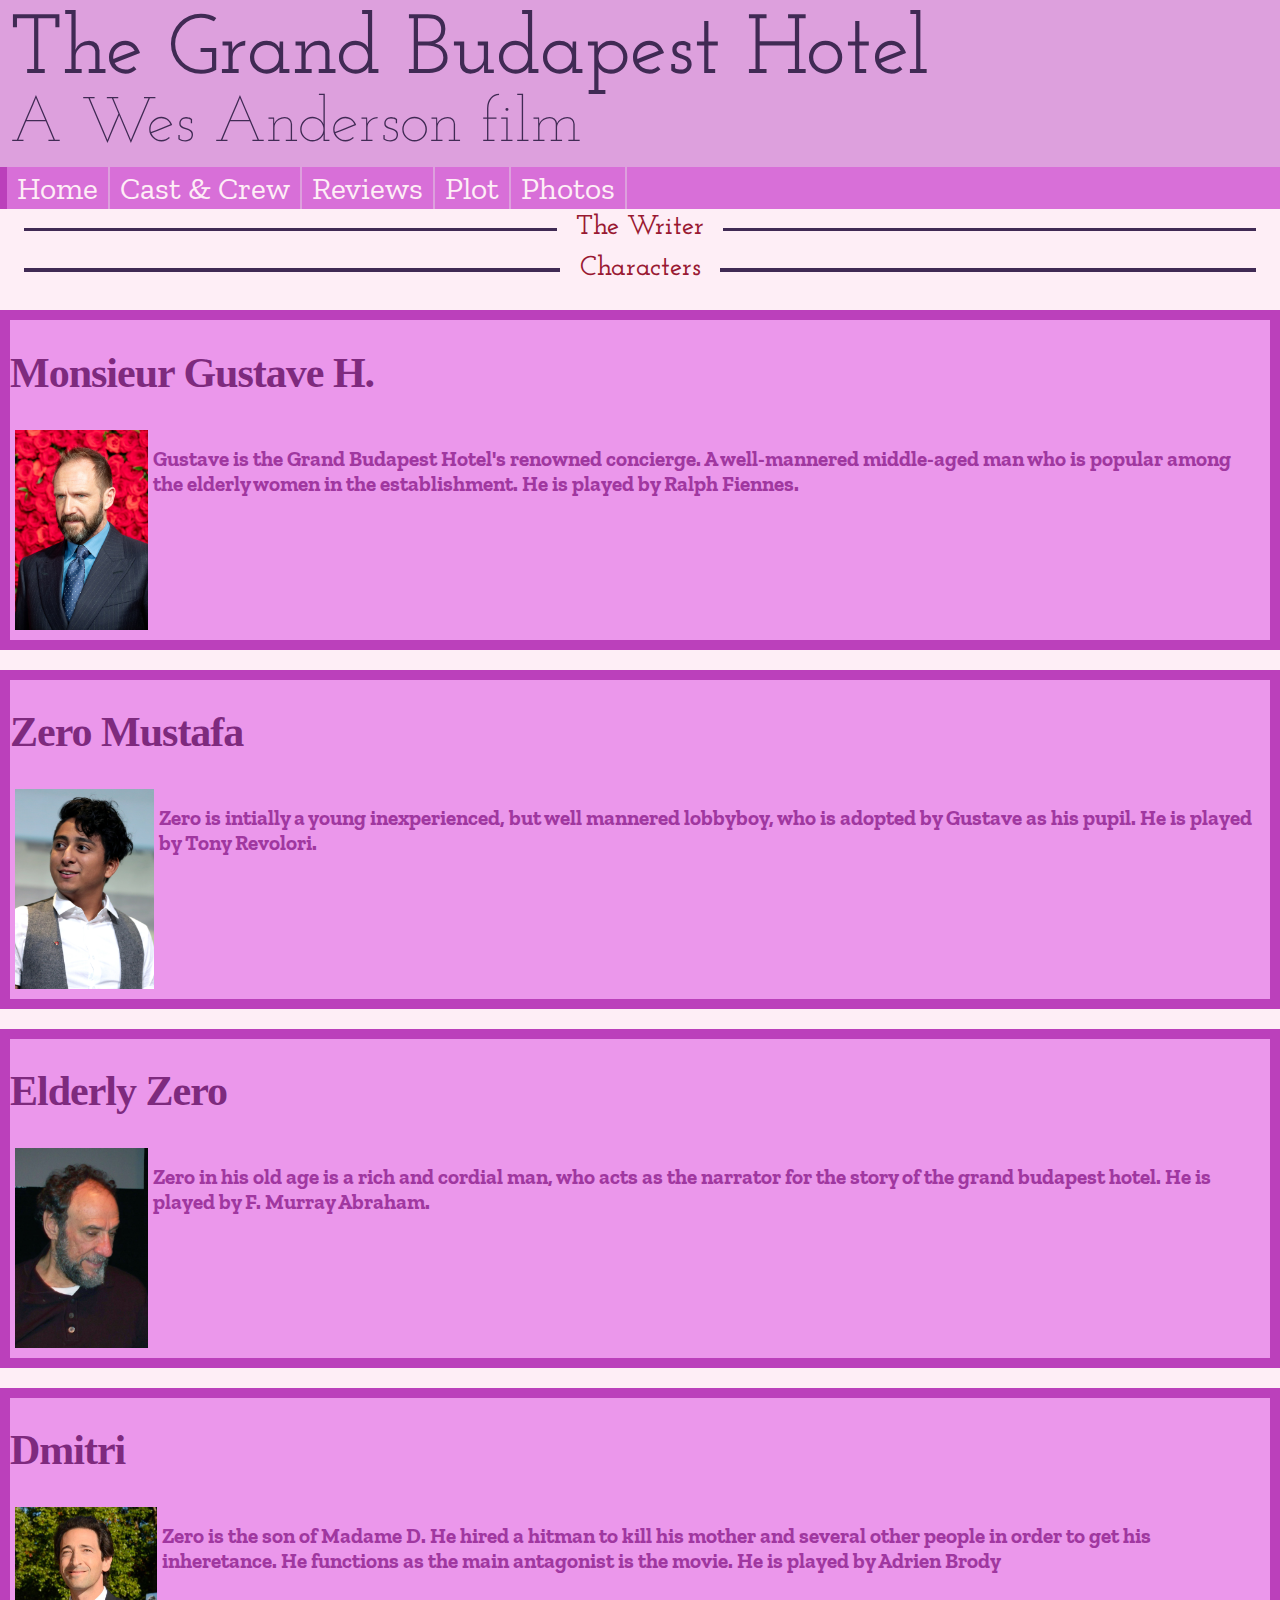
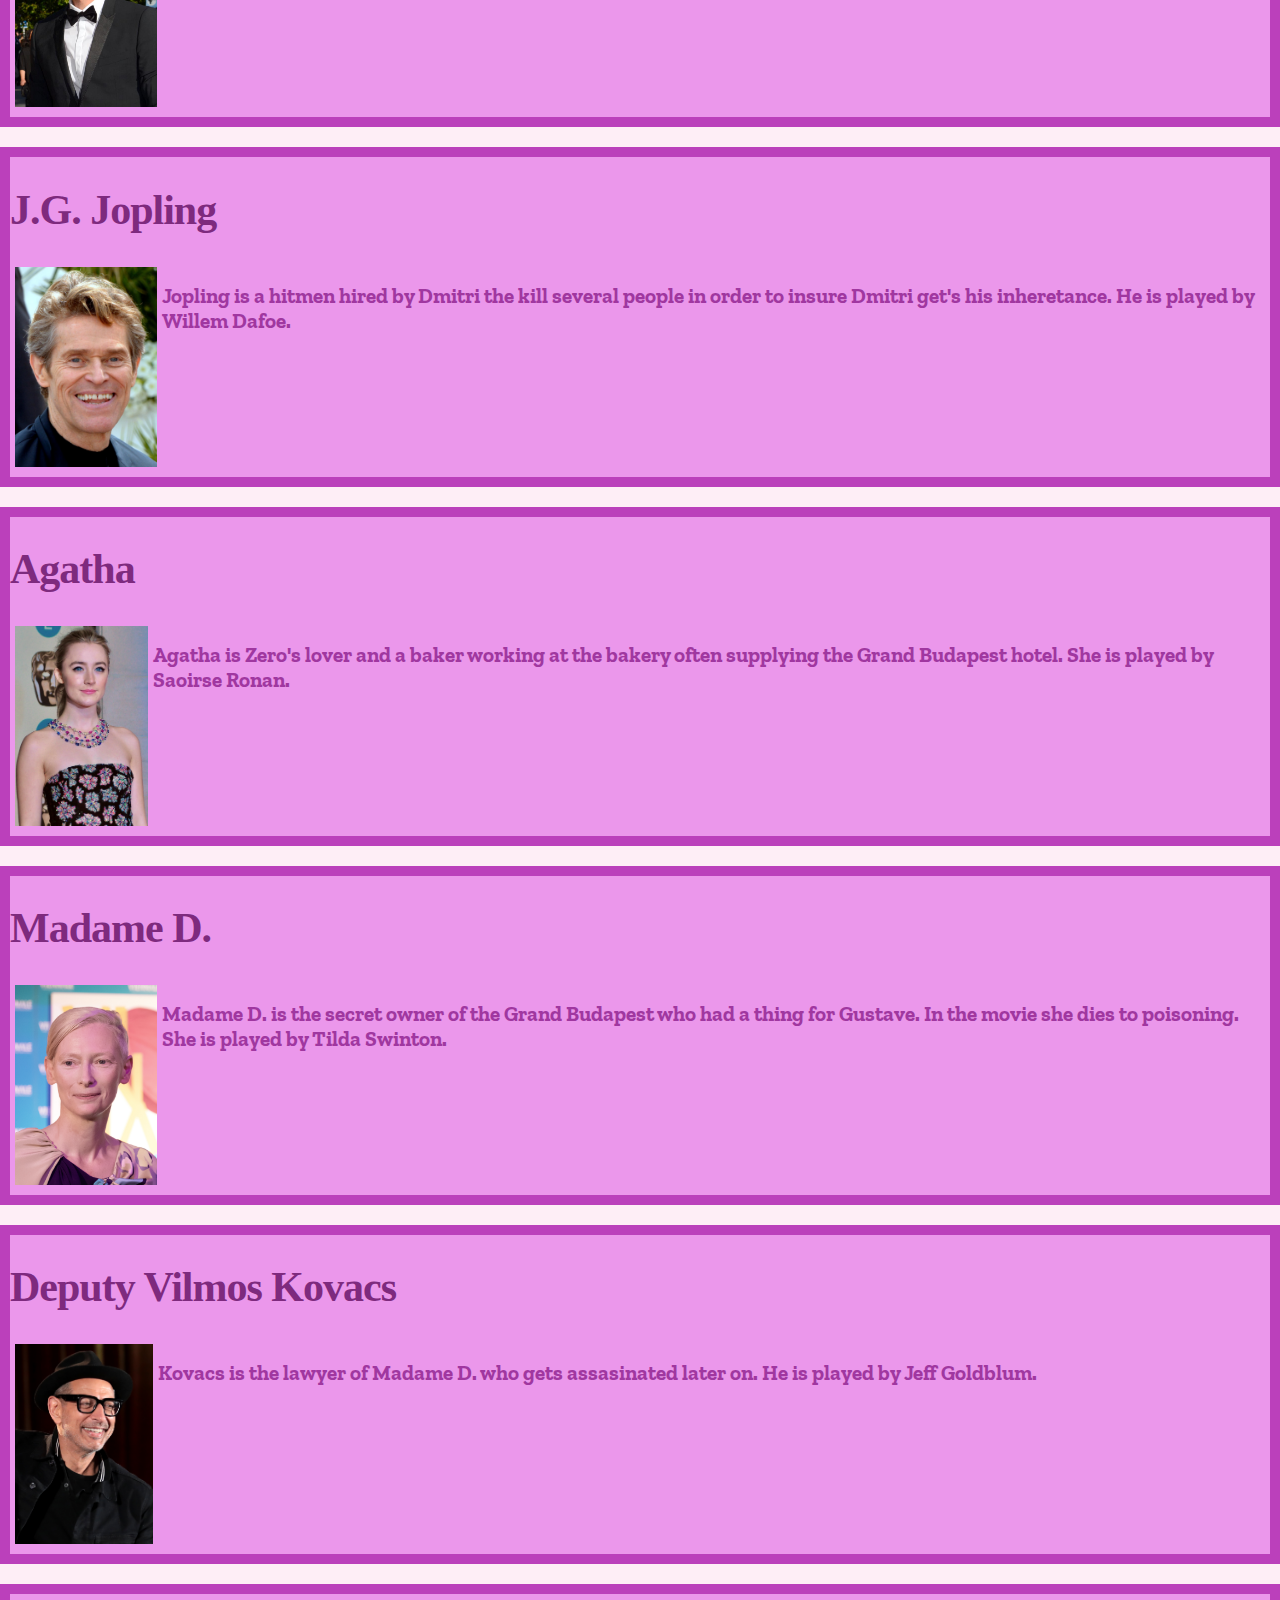
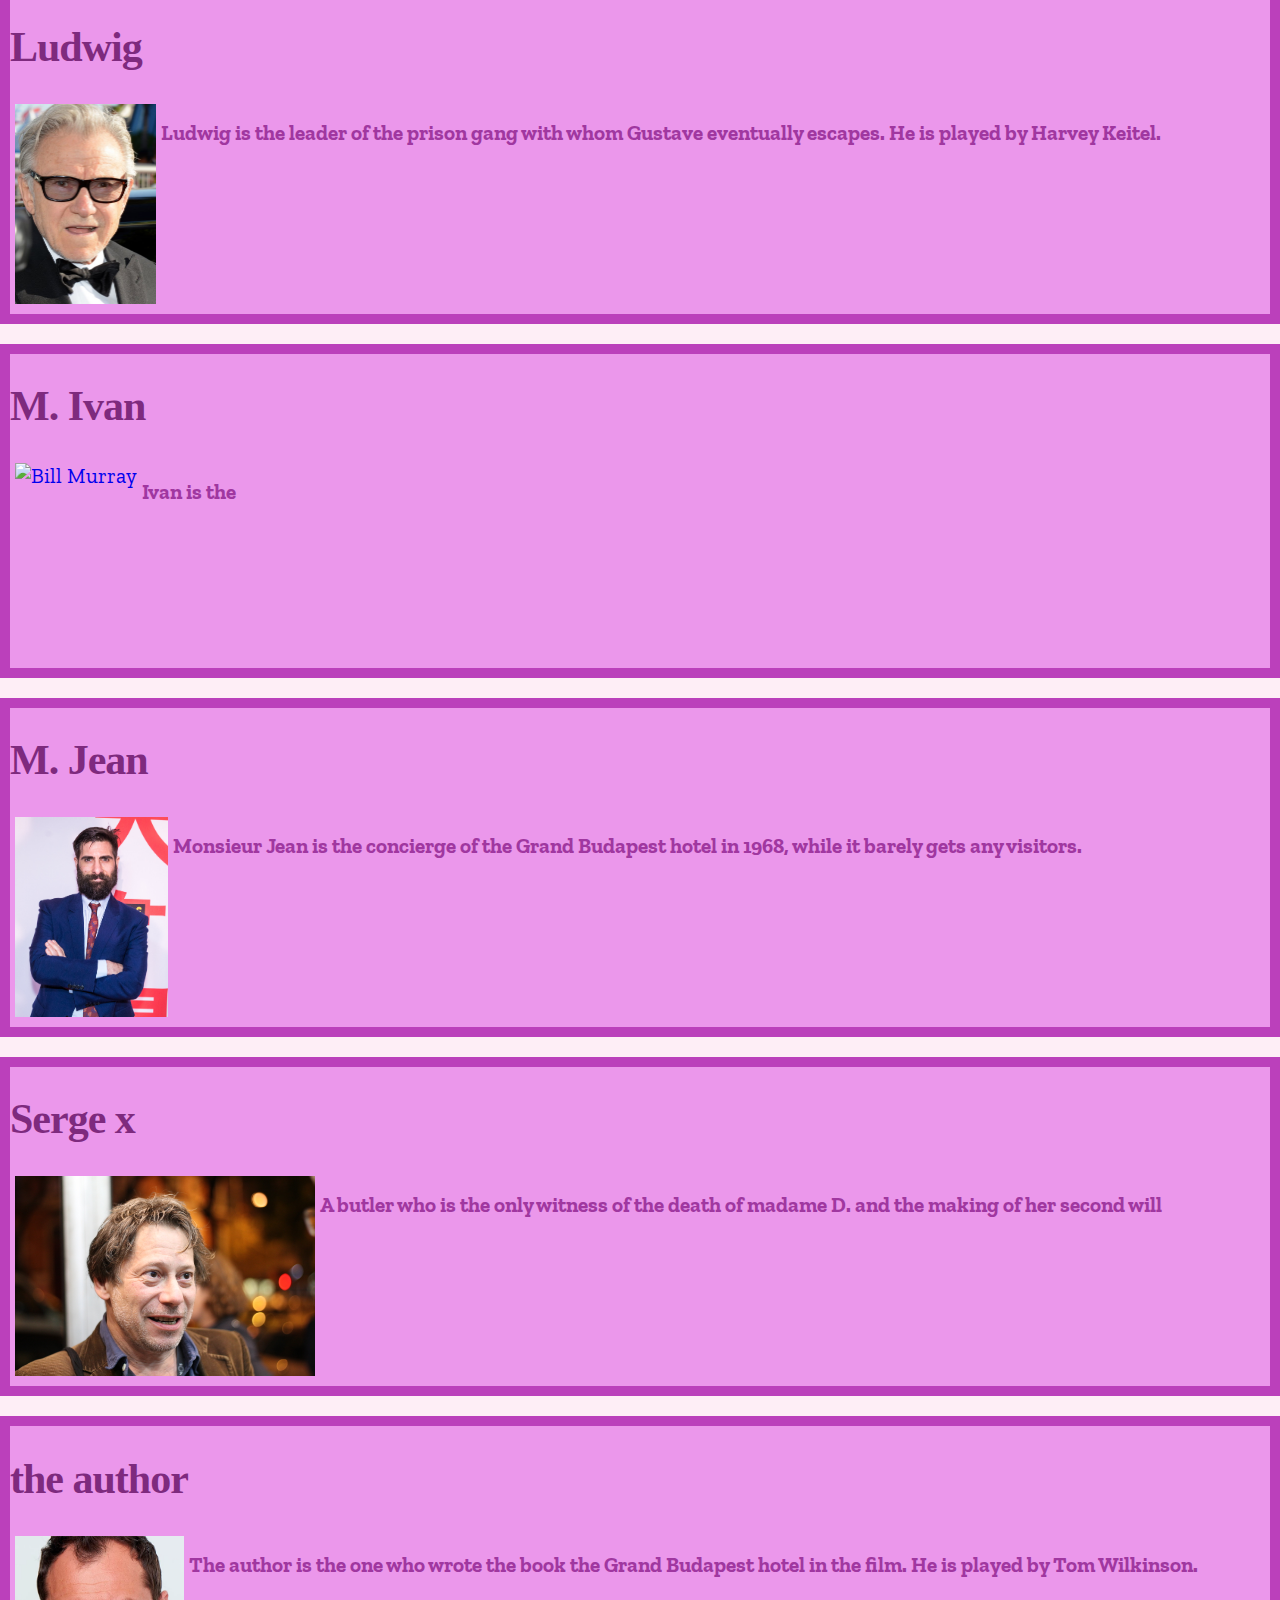
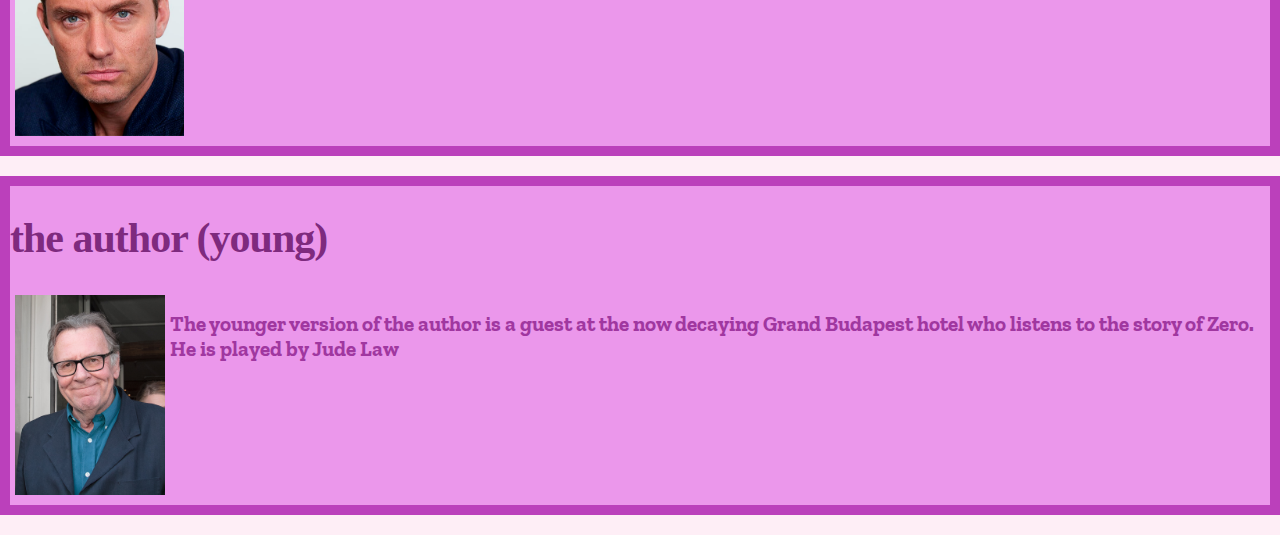
==== html/castcrew.html @ a66eaafe "fixed mistake in casting" ====
<!DOCTYPE html>
<html>
  <head>
    <link rel="preconnect" href="https://fonts.googleapis.com">
    <link rel="preconnect" href="https://fonts.gstatic.com" crossorigin>
    <link href="https://fonts.googleapis.com/css2?family=Josefin+Slab:wght@200;500;600&family=Zilla+Slab:ital,wght@0,400;0,500;1,300&display=swap" rel="stylesheet">
    <link rel="stylesheet" href="../css/castcrewstyle.css">
    <link rel="stylesheet" href="../css/style.css">
    <meta name="description" content="A page about the cast for the Grand Budapest Hotel by Wes Anderson">
    <meta name="charset"     content="utf-8">
    <meta name="author" content="Auke Roest">
    <meta name="viewport" content="width=device-width, initial-scale=1.0">
  </head>

  <body>
    <header>
      <heading id="pagetitle">The Grand Budapest Hotel</heading> <br/>
      <span id="pagetitlecredits">A Wes Anderson film</span>
    </header>

    <nav>
      <a class="navbaritem" id="home"      href="../html/index.html">Home</a>
      <a class="navbaritem" id="castcrew"  href="../html/castcrew.html">Cast & Crew</a>
      <a class="navbaritem" id="reviews"   href="../html/reviews.html">Reviews</a>
      <a class="navbaritem" id="plot"      href="../html/plot.html">Plot</a>
      <a class="navbaritem" id="photos"    href="../html/photos.html">Photos</a>
    </nav>
    <div class="separator" id="wesanderson">The Writer</div>

    <div class="separator">Characters</div>
    <div class="actors">
      <div id="ralphfiennes">
        <h1>Monsieur Gustave H.</h1>
        <a href="https://en.wikipedia.org/wiki/Ralph_Fiennes">
          <img class="actorphoto" src="../images/actors/ralphfiennes.jpg" alt="Ralph Fiennes">
        </a>
        <p>
          Gustave is the Grand Budapest Hotel's renowned concierge. A well-mannered middle-aged man who is popular among the elderly women in the establishment. He is played by Ralph Fiennes.
        </p>
      </div>
      <div id="tonyrevolori">
        <h1>Zero Mustafa</h1>
        <a href ="https://en.wikipedia.org/wiki/Tony_Revolori">
          <img class="actorphoto" src="../images/actors/tonyrevolori.jpg" alt="Tony Revolori">
        </a>
        <p>
          Zero is intially a young inexperienced, but well mannered lobbyboy, who is adopted by Gustave as his pupil. He is played by Tony Revolori.
        </p>
      </div>
      <div>
        <h1>Elderly Zero</h1>
        <a href ="https://en.wikipedia.org/wiki/F._Murray_Abraham">
          <img class="actorphoto" src="../images/actors/fmurrayabraham.jpg" alt="F. Murray Abraham">
        </a>
        <p>
        Zero in his old age is a rich and cordial man, who acts as the narrator for the story of the grand budapest hotel. He is played by F. Murray Abraham.
        </p>
      </div>
      <div id="adrienbrody">
        <h1>Dmitri</h1>
        <a href="https://en.wikipedia.org/wiki/Adrien_Brody">
          <img class="actorphoto" src="../images/actors/adrianbrody.jpg" alt="Adrien Brody">
        </a>
        <p>
          Zero is the son of Madame D. He hired a hitman to kill his mother and several other people in order to get his inheretance. 
          He functions as the main antagonist is the movie. He is played by Adrien Brody
        </p>
      </div>
      <div>
        <h1>J.G. Jopling</h1>
        <a href="https://en.wikipedia.org/wiki/Willem_Dafoe">
          <img class="actorphoto" src="../images/actors/willemdafoe.jpg" alt="Willem Dafoe">
        </a>
        <p>
          Jopling is a hitmen hired by Dmitri the kill several people in order to insure Dmitri get's his inheretance. He is played by Willem Dafoe.
        </p>
      </div>
      <div>
        <h1>Agatha</h1>
        <a href="https://en.wikipedia.org/wiki/Saoirse_Ronan">
          <img class="actorphoto" src="../images/actors/saoirseronan.jpg" alt="Saoirse Ronan">
        </a>
        <p>
          Agatha is Zero's lover and a baker working at the bakery often supplying the Grand Budapest hotel. She is played by Saoirse Ronan.
        </p>
      </div>
      <div id="tildaswinton">
        <h1>Madame D.</h1>
        <a href="https://en.wikipedia.org/wiki/Tilda_Swinton">
          <img class="actorphoto" src="../images/actors/tildaswinton.jpg" alt="Tilda Swinton">
        </a>
        <p>
          Madame D. is the secret owner of the Grand Budapest who had a thing for Gustave. In the movie she dies to poisoning. She is played by Tilda Swinton.
        </p>
      </div>
      <div>
        <h1>Deputy Vilmos Kovacs</h1>
        <a href="https://en.wikipedia.org/wiki/Jeff_Goldblum">
          <img class="actorphoto" src="../images/actors/jeffgoldblum.jpg" alt="Jeff Goldblum">
        </a>
        <p>
          Kovacs is the lawyer of Madame D. who gets assasinated later on. He is played by Jeff Goldblum.
        </p>
      </div>
      <div>
        <h1>Ludwig</h1>
        <a href="https://en.wikipedia.org/wiki/Harvey_Keitel">
          <img class="actorphoto" src="../images/actors/harveykeitel.jpg" alt="Harvey Keitel">
        </a>
        <p>
          Ludwig is the leader of the prison gang with whom Gustave eventually escapes. He is played by Harvey Keitel.
        </p>
      </div>
      <div>
        <h1>M. Ivan</h1>
        <a href="https://en.wikipedia.org/wiki/Bill_Murray">
          <img class="actorphoto" src="../images/actors/billmurray.jpg" alt="Bill Murray">
        </a>
        <p>
        Ivan is the 
        </p>
      </div>
      <div>
        <h1>M. Jean</h1>
        <a href="https://en.wikipedia.org/wiki/Jason_Schwartzman">
          <img class="actorphoto" src="../images/actors/jasonschwartzman.jpg" alt="Jason Schwartzman">
        </a>
        <p>
          Monsieur Jean is the concierge of the Grand Budapest hotel in 1968, while it barely gets any visitors.
        </p>
      </div>
      <div>
        <h1>Serge x</h1>
        <a href="https://en.wikipedia.org/wiki/Mathieu_Amalric">
          <img class="actorphoto" src="../images/actors/mathieuamlaric.jpg" alt="Mathieu Amalric">
        </a>
        <p>A butler who is the only witness of the death of madame D. and the making of her second will </p>
      </div>
      <div>
        <h1>the author</h1>
        <a href="https://www.youtube.com/watch?v=qFhsQB9PJkI">
          <img class="actorphoto" src="../images/actors/judelaw.jpg" alt="Tom Wilkinson">
        </a>
        <p>
          The author is the one who wrote the book the Grand Budapest hotel in the film. He is played by Tom Wilkinson.
        </p>
      </div>
      <div>
        <h1>the author (young)</h1>
        <a href="https://en.wikipedia.org/wiki/Jude_Law">
          <img class="actorphoto" src="../images/actors/tomwilkinson.jpg" alt="Jude Law">
        </a>
        <p>
          The younger version of the author is a guest at the now decaying Grand Budapest hotel who listens to the story of Zero. He is played by Jude Law
        </p>
      </div>
    </div>

  </body>
</html>
---- css/castcrewstyle.css ----
.actorphoto{
  margin: 5px 5px;
  width: 200;
  height: 200px;
  display: inline-block;
}

div.actors div {
  border-style: solid;
  border-width: 10px;
  margin: 20px 0px;
  border-color:#bb40bb;
  background-color:#eb97eb;
}

div.actors div p {
  text-align: left;
  display: inline;
  position: absolute;
  padding: 0px 20px 0px 0px;
  font-weight: bold;
  color: #a037a0;
}
@media only screen and (max-width:600px){
  div.actors div p {
    position: static;
    display: block;
  }
}
div.actors div h1 {
  font-family: "Lucida Console";
  letter-spacing: -1px;
  color: #7e2a7e;
}
div.gallery div {
  margin: 5px;
  border: 1px solid #e4c7c7;
  float: left;
  width: 400px;
}

div.gallery div img {
  width: 100%;
  height: auto;
}

div.gallery div p {
  padding: 15px;
  text-align: center;
  font-family: arial;
}
---- css/style.css ----
html, body {
  margin: 0;
  padding: 0;
  font-family: "Zilla Slab", sans-serif;
  font-size: 21px;
  background: #feeef6;
}

/* page heder */
header {
  color: #402a54;
  background-color: plum;
  padding: 10px;
}

#pagetitle {
  font-family: "Josefin Slab", serif;
  font-weight: 500;
  font-size: 4em;
}

#pagetitlecredits {
  font-family: "Josefin Slab", serif;
  font-weight: 200;
  font-size: 3em;
}

/* navigation bar: flexbox with page buttons*/
nav {
  display: flex;
  margin: 0;
  background-color: #d86fd8;
  border-left: solid 7px #bb40bb;
}

.boxoffice {
  margin-left: auto;
  margin-right: auto;
  width: 100px;
  border: 20px;
  border-color: black;
  border-style: solid;
}
.boxoffice tr td, thead th{
  font-style: "Times new roman";
  font-size: 40px;

}

.navbaritem {
  text-decoration: none;
  font-size: 1.5em;
  color: #feeef6;
  padding: 2px 10px;
  border-right: solid 2px plum;
  transition: all 100ms ease-in-out;
}

.navbaritem:hover {
 background-color: #eb97eb;
 transform: scale(1.1);
}

/* THIS FLEXBOX MARGIN IDEA CAN BE REPLACED WITH JUST MARGINS OR NEEDS TO HAVE SOME LAYOUT TO
   ADD SOMETHING OTHER THAN JUST WHITESPACE */
/* general layout for articles: flexbox of width 3, first and last are empty for page marins */
article {
  display: flex;
  justify-content: center;
  text-align: justify;
}

article::before, article::after {
  content: "";
  width: 10%;
  flex-shrink: 0;
}

/* film poster and trailer: flexbox with those 2 items */
#postertrailer {
  display: flex;
  justify-content: space-between;
  margin: 10px;
  gap: 10px;
}
#poster  { width: 30%; }
#trailer { flex-grow: 1; flex-shrink: 1;}

/* article separators: flexbox width 3 where first and last are stripe  */
.separator {
  padding: 5px;
  display: flex;
  flex-direction: row;
  justify-content: space-around;
  align-items: stretch;

  font-family: "Josefin Slab", serif;
  color: #991932;
  font-size: 1.3em;
  font-weight: 600;
}

.separator::before, .separator::after {
  content: "";
  height: .125em;
  background: #402a54;
  flex: 1;
  margin: .5em .7em;
}

/* separator if the text inside is an anchor */
.separator__button {
  text-decoration: none;
  color: #991932;
  transition: all 300ms ease-in-out;
}

.separator__button:hover {
  color: #d04a65;
  transform: scale(1.1);
}

/* reviews go from edge to edge because of scrolling */
#reviewarticle::after, #reviewarticle::before {
  display: none;
}

.reviewgrid-container {
  display: flex;
  overflow: auto;
  -ms-overflow-style: none;  /* hide scrollbar IE and Edge */
  scrollbar-width: none;     /* hide scrollbar Firefox */
  padding-left: 10%;
  padding-right: 10%;
  gap: 10px;
}

.reviewgrid-container::-webkit-scrollbar {
  display: none; /* hide scrollbar Chrome, Safari and Opera */
}

.starredreview > .reviewer   { grid-area: reviewer; text-align: center;}
.starredreview > .reviewlogo { grid-area: image;    }
.starredreview > .rating     { grid-area: rating;   font-size: 1.5em; padding: 20px 5px}
.starredreview > .stars      { grid-area: stars;    }
.starredreview {
  flex-basis: 250px;
  flex-shrink: 0;
  display: grid;
  grid-template-columns: 100px 150px;
  column-gap: 10px;
  row-gap: 10px;
  grid-template-areas:
    "reviewer reviewer"
    "image rating"
    "stars stars";
}

.textreview > .reviewer   { grid-area: reviewer; text-align: center;}
.textreview > .rating     { grid-area: rating;   text-align: center; font-size: 1.3em;}
.textreview > .reviewlogo { grid-area: image;    padding: 0 75px;}
.textreview {
  flex-basis: 250px;
  flex-shrink: 0;
  display: grid;
  grid-template-areas:
    "reviewer"
    "image"
    "rating";
}

.reviewer {
  font-size: 1.5em;
  color: #402a54;
}

.reviewlogo {
  width: 100px; height: 100px;
  border-radius: 50%;
}

.rating {
  color: #991932;
}


/* rating stars: png matte with gradient background */
.stars {
  --rating: 100%;
  background: linear-gradient(90deg, #991932 Calc(var(--rating) - 1%), 
                                     /* shouldn't this be pink? */
                                     white   Calc(var(--rating) + 3%));
  width: 100%;
}

#imdb           > .stars { --rating: 81%; }
#rottentomatoes > .stars { --rating: 92%; }
#metacritic     > .stars { --rating: 88%; }
#googleaudience > .stars { --rating: 94%; }

/* cast and crew grid:  */
#wesandersonbox  { grid-area: wesanderson  }
#ralphfiennesbox { grid-area: ralphfiennes }
#tonyrevoloribox { grid-area: tonyrevolori }
#adrienbrodybox  { grid-area: adrienbrody  }
#tildaswintonbox { grid-area: tildaswinton }
.castgrid-container {
  flex-grow: 1;
  display: grid;
  grid-template-columns: 34% 33% 33%;
  grid-template-rows: 150px 150px;
  column-gap: 0px;
  row-gap: 0px;
  grid-template-areas: 
    "wesanderson ralphfiennes adrienbrody"
    "wesanderson tildaswinton tonyrevolori";
  justify-content: space-around;
}

/* individual cast and crew member */
.castcrewcell {
  display: flex;
  align-items: center;
  padding: 5px;
}

.ccimg {
  flex-shrink: 0;
  border: 2px solid #feeef6;
  margin: 5px 10px;
  object-fit: cover;
  width: 100px; height: 100px;
  border-radius: 50%;
}

.cctextbox {
  flex-grow: 1;
}

.ccname {
  font-weight: 500;
  font-size: 1.2em;
  margin: 3px 5px;
}

.ccrole {
  font-weight: 300;
  font-style: italic;
  font-size: 1.2em;
  margin: 2px 5px;
}

#photoscontainer {
  display: flex;
  overflow: auto;
  gap: 10px;
  padding-left: 10%;
  padding-right: 10%;
  -ms-overflow-style: none;  /* hide scrollbar IE and Edge */
  scrollbar-width: none;     /* hide scrollbar Firefox */
}
#photosarticle::before, #photosarticle::after {
  display: none;
}
#photoscontainer::-webkit-scrollbar {
  display: none; /* hide scrollbar Chrome, Safari and Opera */
}

.homepagephoto > img {
  height: 300px;
  border: #402a54 5px solid;
}

/* if width less than 1200, ccgrid becomes a flexbox to accomodate page wrapping */
@media (max-width: 1200px) {
  .castgrid-container {
    display: flex;
    flex-wrap: wrap;
  }

  .castcrewcell {
    flex-basis: 180px;
    flex-shrink: 0;
    flex-grow: 1;
    display: flex;
    flex-direction: column;
    align-items: center;
    padding: 5px;
  }
}
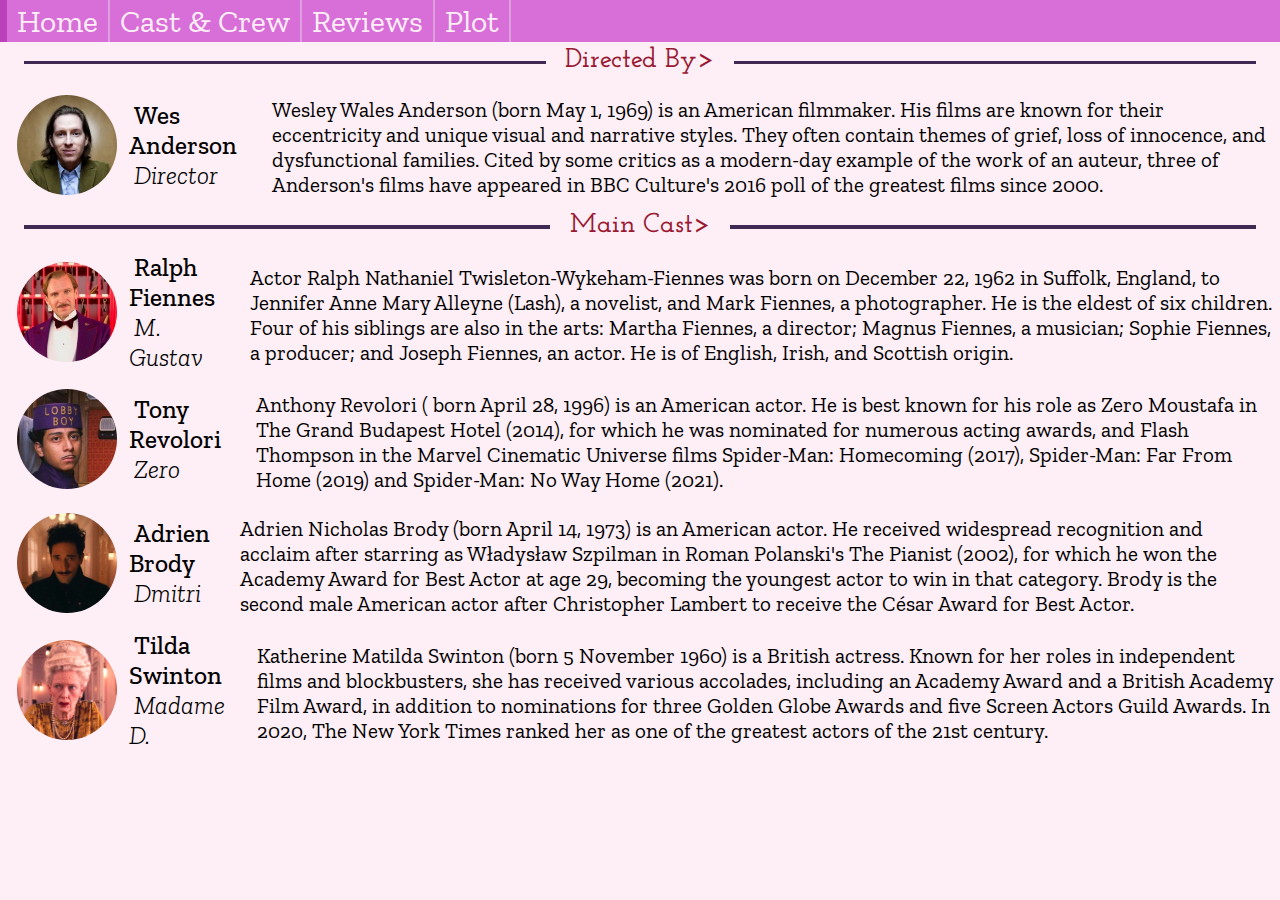
==== commit 4fbbcadf: "castcrew changed" ====
--- a/html/castcrew.html
+++ b/html/castcrew.html
@@ -4,157 +4,83 @@
     <link rel="preconnect" href="https://fonts.googleapis.com">
     <link rel="preconnect" href="https://fonts.gstatic.com" crossorigin>
     <link href="https://fonts.googleapis.com/css2?family=Josefin+Slab:wght@200;500;600&family=Zilla+Slab:ital,wght@0,400;0,500;1,300&display=swap" rel="stylesheet">
-    <link rel="stylesheet" href="../css/castcrewstyle.css">
     <link rel="stylesheet" href="../css/style.css">
-    <meta name="description" content="A page about the cast for the Grand Budapest Hotel by Wes Anderson">
-    <meta name="charset"     content="utf-8">
-    <meta name="author" content="Auke Roest">
-    <meta name="viewport" content="width=device-width, initial-scale=1.0">
   </head>
 
-  <body>
-    <header>
-      <heading id="pagetitle">The Grand Budapest Hotel</heading> <br/>
-      <span id="pagetitlecredits">A Wes Anderson film</span>
-    </header>
+  <nav>
+    <a class="navbaritem" id="home"      href="../html/index.html">Home</a>
+    <a class="navbaritem" id="castcrew"  href="../html/castcrew.html">Cast & Crew</a>
+    <a class="navbaritem" id="reviews"   href="../html/reviews.html">Reviews</a>
+    <a class="navbaritem" id="plot"      href="../html/plot.html">Plot</a>
+  </nav>
+ 
+</body>
+  <div class="separator">Directed By></a></div>
 
-    <nav>
-      <a class="navbaritem" id="home"      href="../html/index.html">Home</a>
-      <a class="navbaritem" id="castcrew"  href="../html/castcrew.html">Cast & Crew</a>
-      <a class="navbaritem" id="reviews"   href="../html/reviews.html">Reviews</a>
-      <a class="navbaritem" id="plot"      href="../html/plot.html">Plot</a>
-      <a class="navbaritem" id="photos"    href="../html/photos.html">Photos</a>
-    </nav>
-    <div class="separator" id="wesanderson">The Writer</div>
-
-    <div class="separator">Characters</div>
-    <div class="actors">
-      <div id="ralphfiennes">
-        <h1>Monsieur Gustave H.</h1>
-        <a href="https://en.wikipedia.org/wiki/Ralph_Fiennes">
-          <img class="actorphoto" src="../images/actors/ralphfiennes.jpg" alt="Ralph Fiennes">
-        </a>
-        <p>
-          Gustave is the Grand Budapest Hotel's renowned concierge. A well-mannered middle-aged man who is popular among the elderly women in the establishment. He is played by Ralph Fiennes.
-        </p>
-      </div>
-      <div id="tonyrevolori">
-        <h1>Zero Mustafa</h1>
-        <a href ="https://en.wikipedia.org/wiki/Tony_Revolori">
-          <img class="actorphoto" src="../images/actors/tonyrevolori.jpg" alt="Tony Revolori">
-        </a>
-        <p>
-          Zero is intially a young inexperienced, but well mannered lobbyboy, who is adopted by Gustave as his pupil. He is played by Tony Revolori.
-        </p>
-      </div>
-      <div>
-        <h1>Elderly Zero</h1>
-        <a href ="https://en.wikipedia.org/wiki/F._Murray_Abraham">
-          <img class="actorphoto" src="../images/actors/fmurrayabraham.jpg" alt="F. Murray Abraham">
-        </a>
-        <p>
-        Zero in his old age is a rich and cordial man, who acts as the narrator for the story of the grand budapest hotel. He is played by F. Murray Abraham.
-        </p>
-      </div>
-      <div id="adrienbrody">
-        <h1>Dmitri</h1>
-        <a href="https://en.wikipedia.org/wiki/Adrien_Brody">
-          <img class="actorphoto" src="../images/actors/adrianbrody.jpg" alt="Adrien Brody">
-        </a>
-        <p>
-          Zero is the son of Madame D. He hired a hitman to kill his mother and several other people in order to get his inheretance. 
-          He functions as the main antagonist is the movie. He is played by Adrien Brody
-        </p>
-      </div>
-      <div>
-        <h1>J.G. Jopling</h1>
-        <a href="https://en.wikipedia.org/wiki/Willem_Dafoe">
-          <img class="actorphoto" src="../images/actors/willemdafoe.jpg" alt="Willem Dafoe">
-        </a>
-        <p>
-          Jopling is a hitmen hired by Dmitri the kill several people in order to insure Dmitri get's his inheretance. He is played by Willem Dafoe.
-        </p>
-      </div>
-      <div>
-        <h1>Agatha</h1>
-        <a href="https://en.wikipedia.org/wiki/Saoirse_Ronan">
-          <img class="actorphoto" src="../images/actors/saoirseronan.jpg" alt="Saoirse Ronan">
-        </a>
-        <p>
-          Agatha is Zero's lover and a baker working at the bakery often supplying the Grand Budapest hotel. She is played by Saoirse Ronan.
-        </p>
-      </div>
-      <div id="tildaswinton">
-        <h1>Madame D.</h1>
-        <a href="https://en.wikipedia.org/wiki/Tilda_Swinton">
-          <img class="actorphoto" src="../images/actors/tildaswinton.jpg" alt="Tilda Swinton">
-        </a>
-        <p>
-          Madame D. is the secret owner of the Grand Budapest who had a thing for Gustave. In the movie she dies to poisoning. She is played by Tilda Swinton.
-        </p>
-      </div>
-      <div>
-        <h1>Deputy Vilmos Kovacs</h1>
-        <a href="https://en.wikipedia.org/wiki/Jeff_Goldblum">
-          <img class="actorphoto" src="../images/actors/jeffgoldblum.jpg" alt="Jeff Goldblum">
-        </a>
-        <p>
-          Kovacs is the lawyer of Madame D. who gets assasinated later on. He is played by Jeff Goldblum.
-        </p>
-      </div>
-      <div>
-        <h1>Ludwig</h1>
-        <a href="https://en.wikipedia.org/wiki/Harvey_Keitel">
-          <img class="actorphoto" src="../images/actors/harveykeitel.jpg" alt="Harvey Keitel">
-        </a>
-        <p>
-          Ludwig is the leader of the prison gang with whom Gustave eventually escapes. He is played by Harvey Keitel.
-        </p>
-      </div>
-      <div>
-        <h1>M. Ivan</h1>
-        <a href="https://en.wikipedia.org/wiki/Bill_Murray">
-          <img class="actorphoto" src="../images/actors/billmurray.jpg" alt="Bill Murray">
-        </a>
-        <p>
-        Ivan is the 
-        </p>
-      </div>
-      <div>
-        <h1>M. Jean</h1>
-        <a href="https://en.wikipedia.org/wiki/Jason_Schwartzman">
-          <img class="actorphoto" src="../images/actors/jasonschwartzman.jpg" alt="Jason Schwartzman">
-        </a>
-        <p>
-          Monsieur Jean is the concierge of the Grand Budapest hotel in 1968, while it barely gets any visitors.
-        </p>
-      </div>
-      <div>
-        <h1>Serge x</h1>
-        <a href="https://en.wikipedia.org/wiki/Mathieu_Amalric">
-          <img class="actorphoto" src="../images/actors/mathieuamlaric.jpg" alt="Mathieu Amalric">
-        </a>
-        <p>A butler who is the only witness of the death of madame D. and the making of her second will </p>
-      </div>
-      <div>
-        <h1>the author</h1>
-        <a href="https://www.youtube.com/watch?v=qFhsQB9PJkI">
-          <img class="actorphoto" src="../images/actors/judelaw.jpg" alt="Tom Wilkinson">
-        </a>
-        <p>
-          The author is the one who wrote the book the Grand Budapest hotel in the film. He is played by Tom Wilkinson.
-        </p>
-      </div>
-      <div>
-        <h1>the author (young)</h1>
-        <a href="https://en.wikipedia.org/wiki/Jude_Law">
-          <img class="actorphoto" src="../images/actors/tomwilkinson.jpg" alt="Jude Law">
-        </a>
-        <p>
-          The younger version of the author is a guest at the now decaying Grand Budapest hotel who listens to the story of Zero. He is played by Jude Law
-        </p>
+  <div class="castcrewsection">
+    <div class="ccgrid-container">
+      <div class="castcrewcell" id="wesandersonbox">
+        <img class="ccimg" src="../images/castcrew/wesanderson.webp" alt="Ralph Fiennes">
+        <div class="cctextbox">
+          <span class="ccname">Wes Anderson</span> <br/>
+          <span class="ccrole">Director</span> 
+        </div>
+        <span class="ccdescription">Wesley Wales Anderson (born May 1, 1969) is an American filmmaker.
+            His films are known for their eccentricity and unique visual and narrative styles. They often contain themes of grief, 
+            loss of innocence, and dysfunctional families. Cited by some critics as a modern-day example of the work of an auteur,
+            three of Anderson's films have appeared in BBC Culture's 2016 poll of the greatest films since 2000.</span>
       </div>
     </div>
+  </div> 
 
-  </body>
+ <div class="separator">Main Cast></a></div>
+    
+ <div class="castcrewsection">
+   <div class="ccgrid-container">
+      <div class="castcrewcell" id="mgustavbox">
+        <img class="ccimg" src="../images/castcrew/ralphfiennes.jpg" alt="Ralph Fiennes">
+        <div class="cctextbox">
+          <span class="ccname">Ralph Fiennes</span> <br/>
+           <span class="ccrole">M. Gustav</span> 
+        </div>
+        <span class="ccdescription">Actor Ralph Nathaniel Twisleton-Wykeham-Fiennes was born on December 22,
+           1962 in Suffolk, England, to Jennifer Anne Mary Alleyne (Lash), a novelist, and Mark Fiennes, a photographer.
+           He is the eldest of six children. Four of his siblings are also in the arts: Martha Fiennes, a director; Magnus Fiennes,
+           a musician; Sophie Fiennes, a producer; and Joseph Fiennes, an actor. He is of English, Irish, and Scottish origin. </span>
+       </div>
+       <div class="castcrewcell" id="zerobox">
+        <img class="ccimg" src="../images/castcrew/tonyrevolori.jpeg" alt="Tony Revolori">
+        <div class="cctextbox">
+          <span class="ccname">Tony Revolori</span> <br/>
+          <span class="ccrole">Zero</span> 
+         </div>
+          <span class="ccdescription">Anthony Revolori ( born April 28, 1996) is an American actor.
+             He is best known for his role as Zero Moustafa in The Grand Budapest Hotel (2014),
+             for which he was nominated for numerous acting awards, and Flash Thompson in the Marvel Cinematic Universe films Spider-Man: Homecoming (2017),
+             Spider-Man: Far From Home (2019) and Spider-Man: No Way Home (2021). </span>
+       </div>
+      <div class="castcrewcell" id="dmitribox">
+        <img class="ccimg" src="../images/castcrew/adrienbrody.jpg" alt="Adrien Brody">
+        <div class="cctextbox">
+          <span class="ccname">Adrien Brody</span>  <br/>
+          <span class="ccrole">Dmitri</span> 
+        </div>
+        <span class="ccdescription">Adrien Nicholas Brody (born April 14, 1973) is an American actor. He received widespread recognition
+           and acclaim after starring as Władysław Szpilman in Roman Polanski's The Pianist (2002), for which he won the Academy Award for Best Actor at age 29,
+            becoming the youngest actor to win in that category. Brody is the second male American actor after Christopher Lambert to receive the César Award for Best Actor.</span>
+        </div>
+      <div class="castcrewcell" id="madamedbox">
+        <img class="ccimg" src="../images/castcrew/tildaswinton.png" alt="Tilda Swinton">
+         <div class="cctextbox">
+           <span class="ccname">Tilda Swinton</span>  <br/>
+           <span class="ccrole">Madame D.</span> 
+         </div>
+          <span class="ccdescription">Katherine Matilda Swinton (born 5 November 1960) is a British actress. Known for her roles in independent films and blockbusters,
+             she has received various accolades, including an Academy Award and a British Academy Film Award, in addition to nominations for three Golden Globe Awards
+             and five Screen Actors Guild Awards. In 2020, The New York Times ranked her as one of the greatest actors of the 21st century.</span>
+        </div>
+      </div>
+    </div>
+   </div> 
+  
 </html>--- a/css/style.css
+++ b/css/style.css
@@ -31,20 +31,6 @@
   margin: 0;
   background-color: #d86fd8;
   border-left: solid 7px #bb40bb;
-}
-
-.boxoffice {
-  margin-left: auto;
-  margin-right: auto;
-  width: 100px;
-  border: 20px;
-  border-color: black;
-  border-style: solid;
-}
-.boxoffice tr td, thead th{
-  font-style: "Times new roman";
-  font-size: 40px;
-
 }
 
 .navbaritem {
@@ -217,6 +203,18 @@
   justify-content: space-around;
 }
 
+.ccgrid-container {
+  display: flex;
+  flex-direction: column;
+  align-items: flex-start;
+}
+
+.ccdescription {
+  margin-left: 30px;
+  margin-top: 5px;
+  font-size: 1.0em;
+}
+
 /* individual cast and crew member */
 .castcrewcell {
   display: flex;
@@ -249,6 +247,7 @@
   font-size: 1.2em;
   margin: 2px 5px;
 }
+
 
 #photoscontainer {
   display: flex;
@@ -288,3 +287,4 @@
     padding: 5px;
   }
 }
+
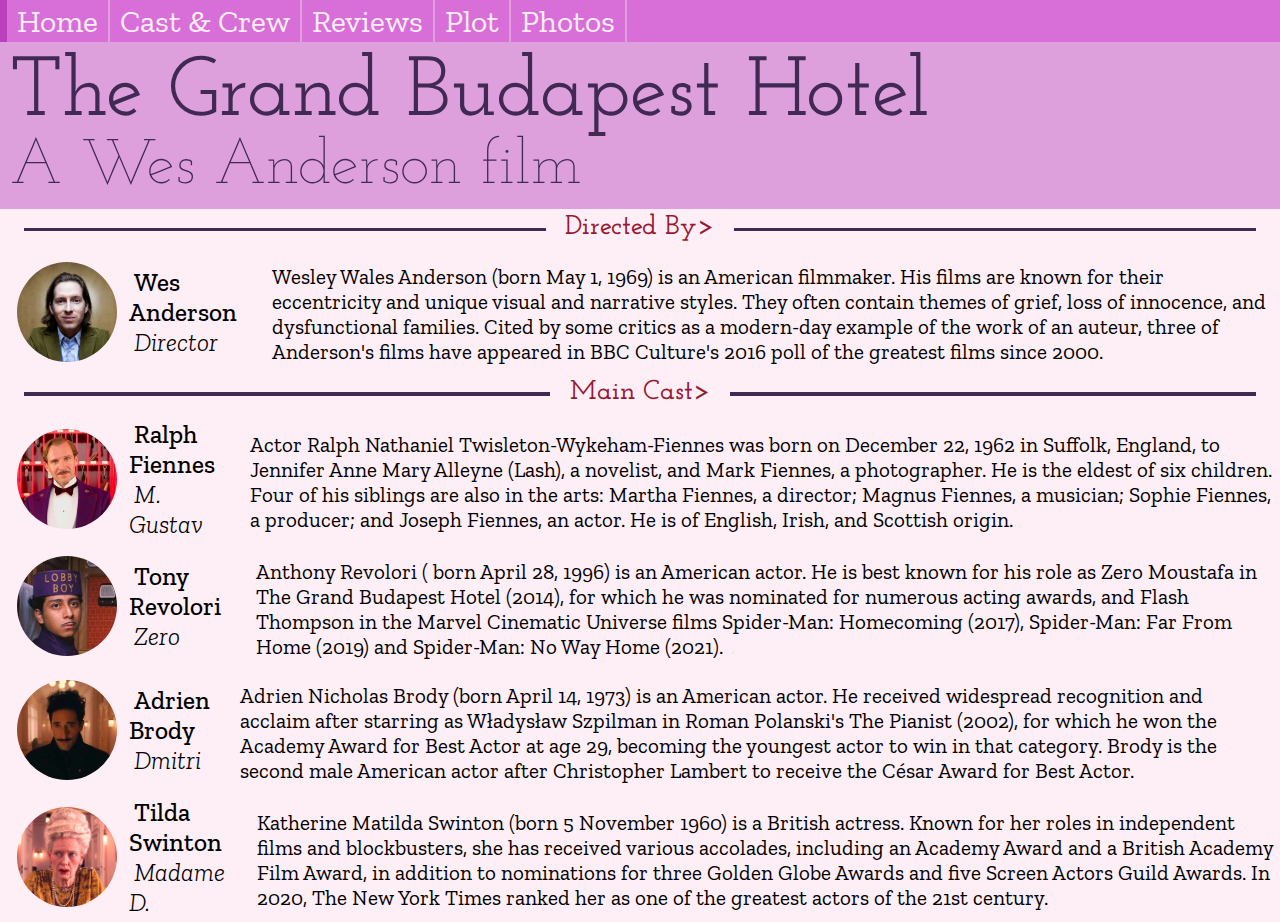
==== commit a241e555: "small change to castcrew header" ====
--- a/html/castcrew.html
+++ b/html/castcrew.html
@@ -5,6 +5,7 @@
     <link rel="preconnect" href="https://fonts.gstatic.com" crossorigin>
     <link href="https://fonts.googleapis.com/css2?family=Josefin+Slab:wght@200;500;600&family=Zilla+Slab:ital,wght@0,400;0,500;1,300&display=swap" rel="stylesheet">
     <link rel="stylesheet" href="../css/style.css">
+    <link rel="stylesheet" href="../css\castcrewstyle.css">
   </head>
 
   <nav>
@@ -12,9 +13,16 @@
     <a class="navbaritem" id="castcrew"  href="../html/castcrew.html">Cast & Crew</a>
     <a class="navbaritem" id="reviews"   href="../html/reviews.html">Reviews</a>
     <a class="navbaritem" id="plot"      href="../html/plot.html">Plot</a>
+    <a class="navbaritem" id="photos"    href="../html/photos.html">Photos</a>
   </nav>
  
 </body>
+
+<header>
+  <heading id="pagetitle">The Grand Budapest Hotel</heading> <br/>
+  <span id="pagetitlecredits">A Wes Anderson film</span>
+</header>
+
   <div class="separator">Directed By></a></div>
 
   <div class="castcrewsection">
--- a/css/style.css
+++ b/css/style.css
@@ -31,6 +31,20 @@
   margin: 0;
   background-color: #d86fd8;
   border-left: solid 7px #bb40bb;
+}
+
+.boxoffice {
+  margin-left: auto;
+  margin-right: auto;
+  width: 100px;
+  border: 20px;
+  border-color: black;
+  border-style: solid;
+}
+.boxoffice tr td, thead th{
+  font-style: "Times new roman";
+  font-size: 40px;
+
 }
 
 .navbaritem {
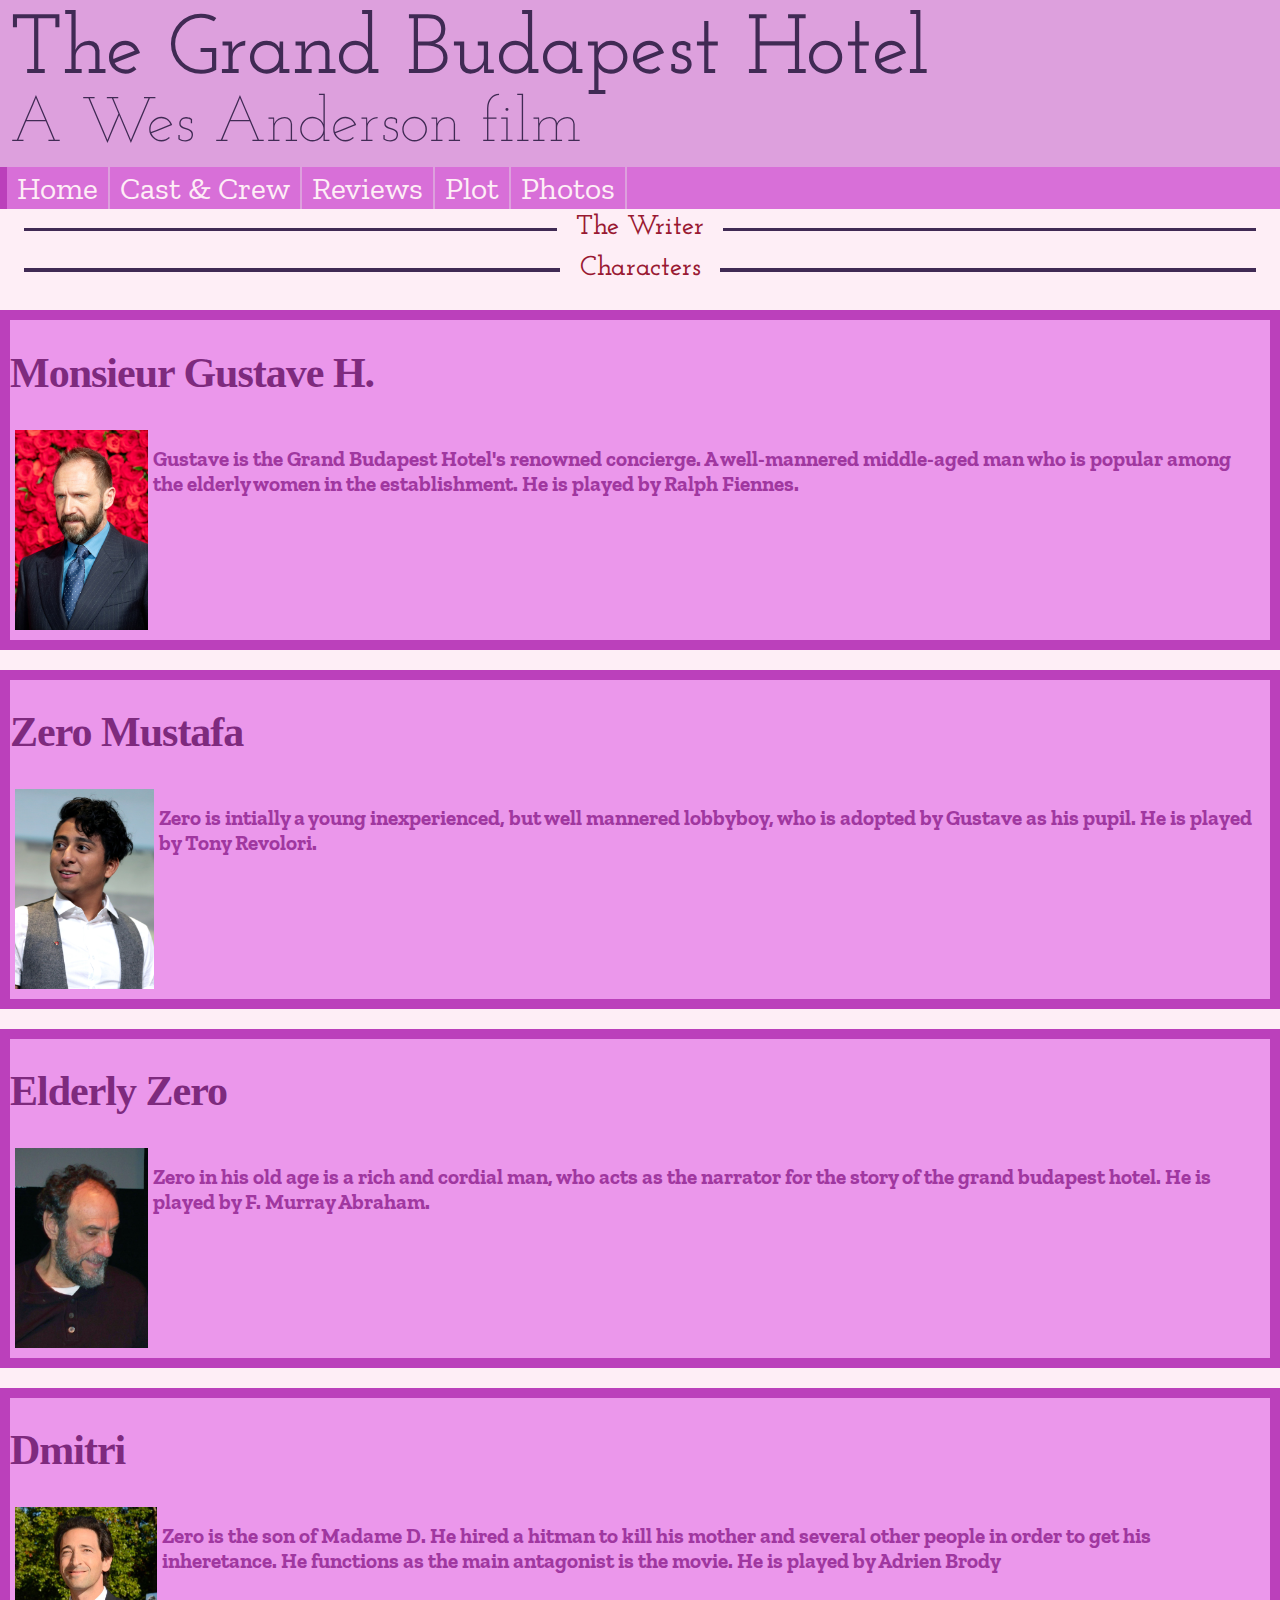
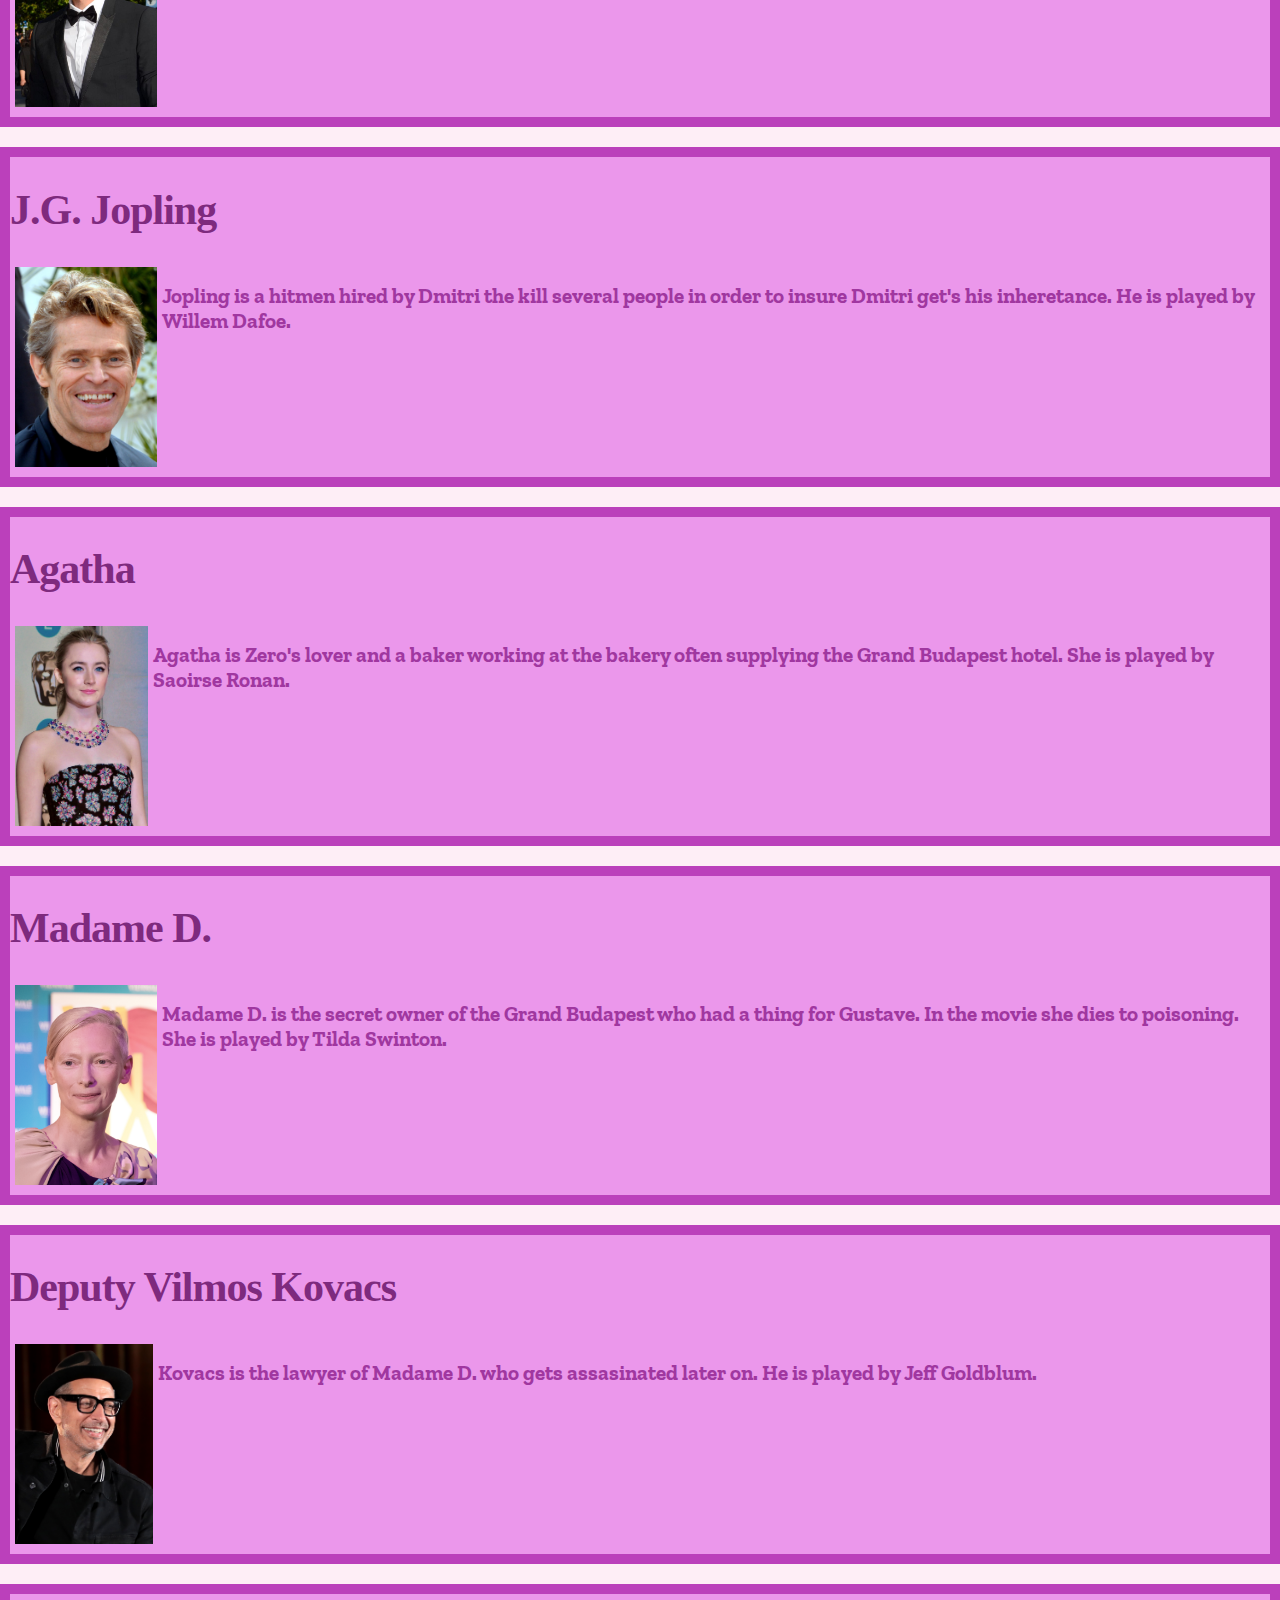
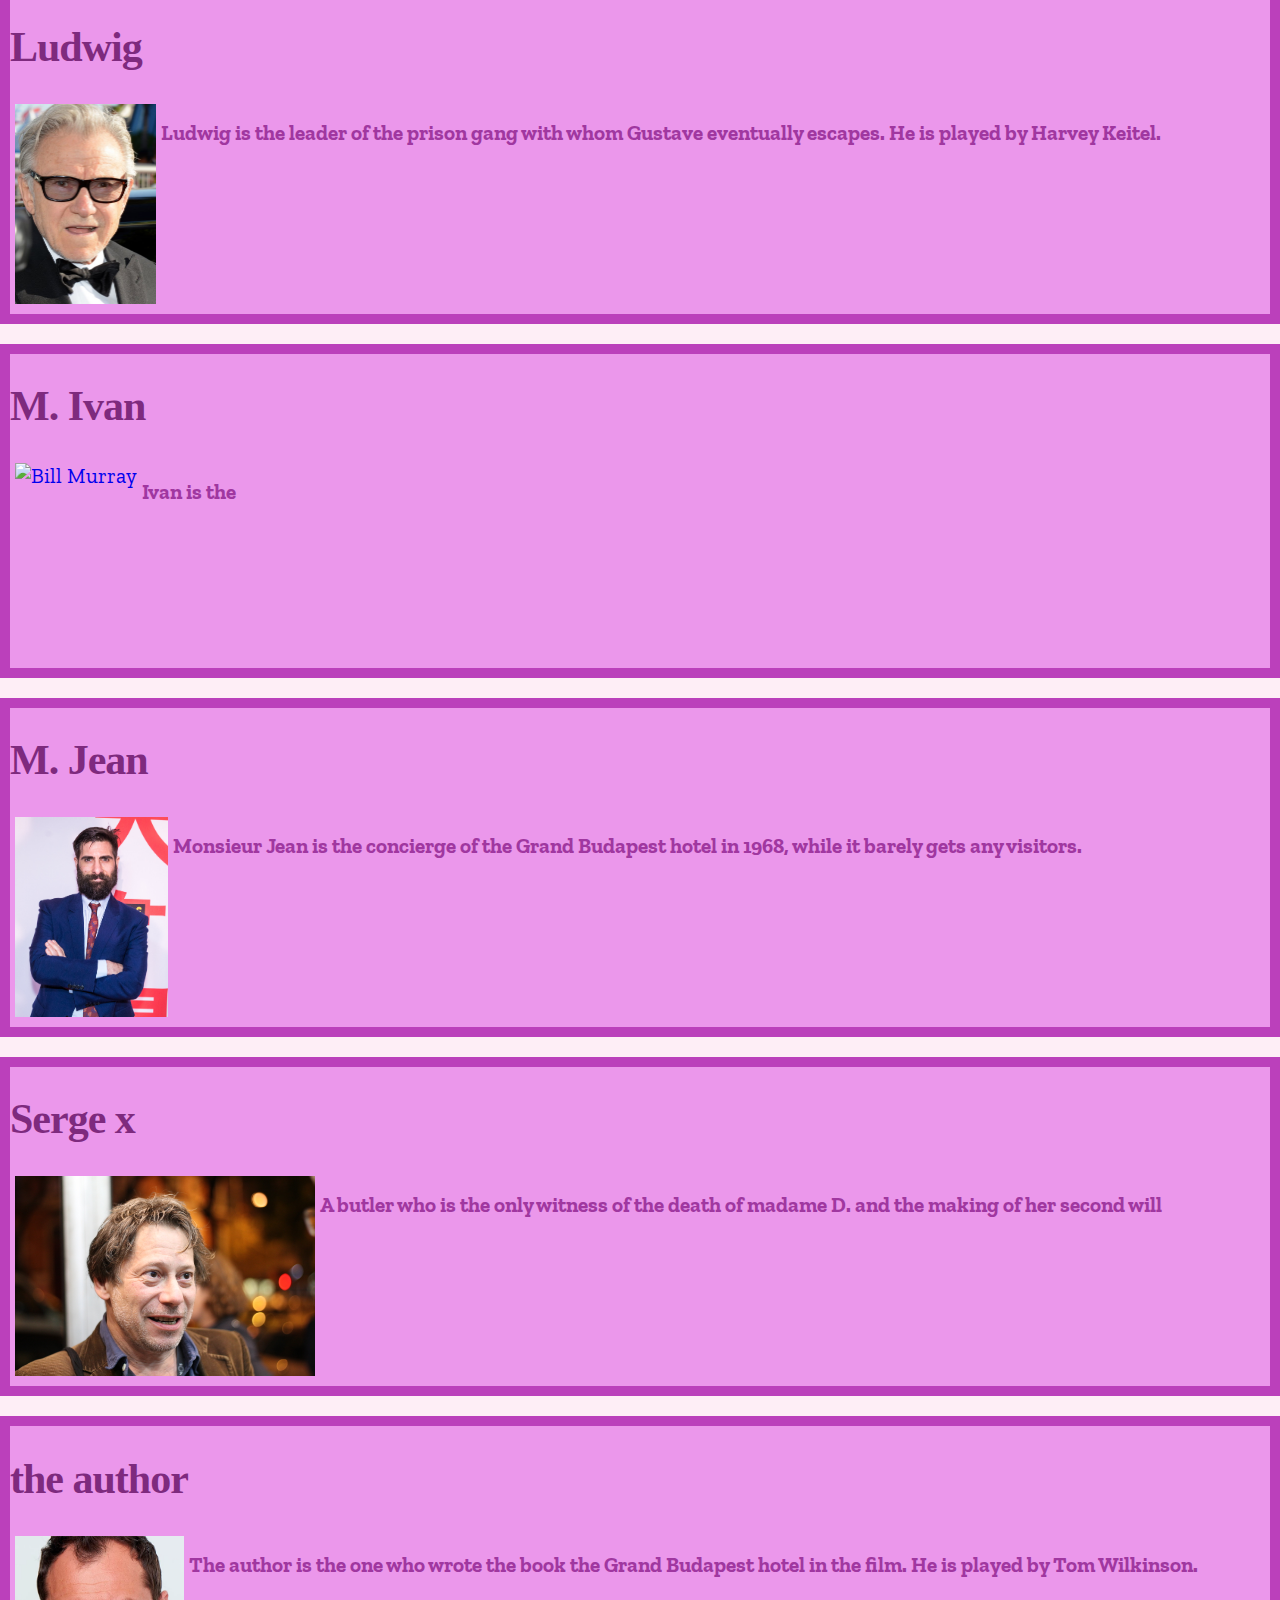
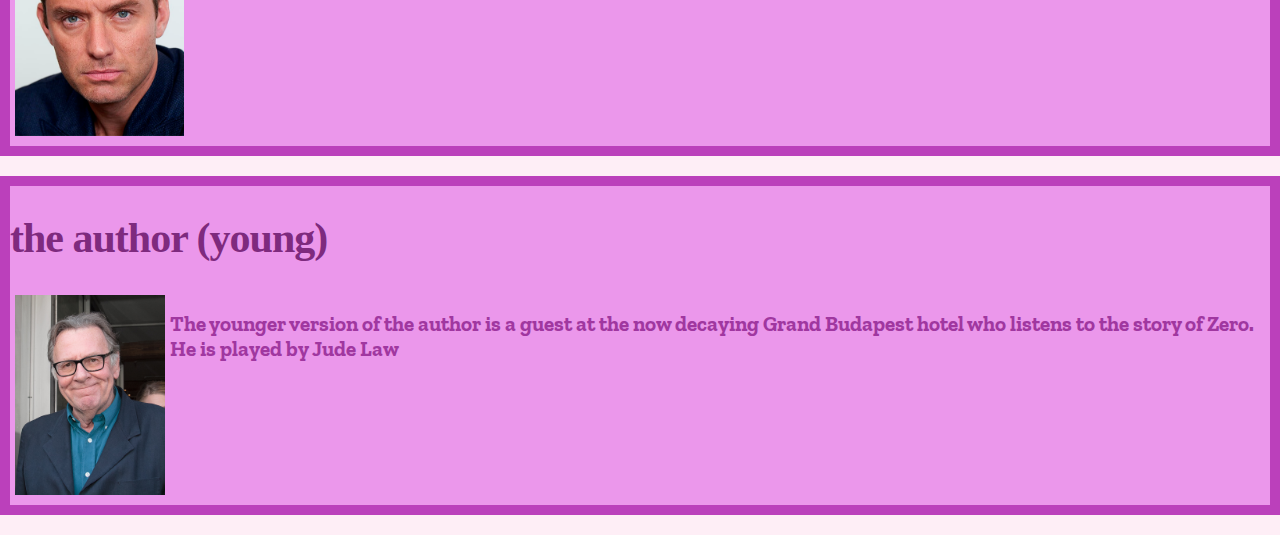
==== commit ab5b9e45: "plotpage" ====
--- a/html/castcrew.html
+++ b/html/castcrew.html
@@ -5,90 +5,155 @@
     <link rel="preconnect" href="https://fonts.gstatic.com" crossorigin>
     <link href="https://fonts.googleapis.com/css2?family=Josefin+Slab:wght@200;500;600&family=Zilla+Slab:ital,wght@0,400;0,500;1,300&display=swap" rel="stylesheet">
     <link rel="stylesheet" href="../css/style.css">
-    <link rel="stylesheet" href="../css\castcrewstyle.css">
+    <meta name="description" content="A page about the cast for the Grand Budapest Hotel by Wes Anderson">
+    <meta name="charset"     content="utf-8">
+    <meta name="author" content="Auke Roest">
+    <meta name="viewport" content="width=device-width, initial-scale=1.0">
   </head>
 
-  <nav>
-    <a class="navbaritem" id="home"      href="../html/index.html">Home</a>
-    <a class="navbaritem" id="castcrew"  href="../html/castcrew.html">Cast & Crew</a>
-    <a class="navbaritem" id="reviews"   href="../html/reviews.html">Reviews</a>
-    <a class="navbaritem" id="plot"      href="../html/plot.html">Plot</a>
-    <a class="navbaritem" id="photos"    href="../html/photos.html">Photos</a>
-  </nav>
- 
-</body>
+  <body>
+    <header>
+      <heading id="pagetitle">The Grand Budapest Hotel</heading> <br/>
+      <span id="pagetitlecredits">A Wes Anderson film</span>
+    </header>
 
-<header>
-  <heading id="pagetitle">The Grand Budapest Hotel</heading> <br/>
-  <span id="pagetitlecredits">A Wes Anderson film</span>
-</header>
+    <nav>
+      <a class="navbaritem" id="home"      href="../html/index.html">Home</a>
+      <a class="navbaritem" id="castcrew"  href="../html/castcrew.html">Cast & Crew</a>
+      <a class="navbaritem" id="reviews"   href="../html/reviews.html">Reviews</a>
+      <a class="navbaritem" id="plot"      href="../html/plot.html">Plot</a>
+      <a class="navbaritem" id="photos"    href="../html/photos.html">Photos</a>
+    </nav>
+    <div class="separator" id="wesanderson">The Writer</div>
 
-  <div class="separator">Directed By></a></div>
-
-  <div class="castcrewsection">
-    <div class="ccgrid-container">
-      <div class="castcrewcell" id="wesandersonbox">
-        <img class="ccimg" src="../images/castcrew/wesanderson.webp" alt="Ralph Fiennes">
-        <div class="cctextbox">
-          <span class="ccname">Wes Anderson</span> <br/>
-          <span class="ccrole">Director</span> 
-        </div>
-        <span class="ccdescription">Wesley Wales Anderson (born May 1, 1969) is an American filmmaker.
-            His films are known for their eccentricity and unique visual and narrative styles. They often contain themes of grief, 
-            loss of innocence, and dysfunctional families. Cited by some critics as a modern-day example of the work of an auteur,
-            three of Anderson's films have appeared in BBC Culture's 2016 poll of the greatest films since 2000.</span>
+    <div class="separator">Characters</div>
+    <div class="actors">
+      <div id="ralphfiennes">
+        <h1>Monsieur Gustave H.</h1>
+        <a href="https://en.wikipedia.org/wiki/Ralph_Fiennes">
+          <img class="actorphoto" src="../images/actors/ralphfiennes.jpg" alt="Ralph Fiennes">
+        </a>
+        <p>
+          Gustave is the Grand Budapest Hotel's renowned concierge. A well-mannered middle-aged man who is popular among the elderly women in the establishment. He is played by Ralph Fiennes.
+        </p>
+      </div>
+      <div id="tonyrevolori">
+        <h1>Zero Mustafa</h1>
+        <a href ="https://en.wikipedia.org/wiki/Tony_Revolori">
+          <img class="actorphoto" src="../images/actors/tonyrevolori.jpg" alt="Tony Revolori">
+        </a>
+        <p>
+          Zero is intially a young inexperienced, but well mannered lobbyboy, who is adopted by Gustave as his pupil. He is played by Tony Revolori.
+        </p>
+      </div>
+      <div>
+        <h1>Elderly Zero</h1>
+        <a href ="https://en.wikipedia.org/wiki/F._Murray_Abraham">
+          <img class="actorphoto" src="../images/actors/fmurrayabraham.jpg" alt="F. Murray Abraham">
+        </a>
+        <p>
+        Zero in his old age is a rich and cordial man, who acts as the narrator for the story of the grand budapest hotel. He is played by F. Murray Abraham.
+        </p>
+      </div>
+      <div id="adrienbrody">
+        <h1>Dmitri</h1>
+        <a href="https://en.wikipedia.org/wiki/Adrien_Brody">
+          <img class="actorphoto" src="../images/actors/adrianbrody.jpg" alt="Adrien Brody">
+        </a>
+        <p>
+          Zero is the son of Madame D. He hired a hitman to kill his mother and several other people in order to get his inheretance. 
+          He functions as the main antagonist is the movie. He is played by Adrien Brody
+        </p>
+      </div>
+      <div>
+        <h1>J.G. Jopling</h1>
+        <a href="https://en.wikipedia.org/wiki/Willem_Dafoe">
+          <img class="actorphoto" src="../images/actors/willemdafoe.jpg" alt="Willem Dafoe">
+        </a>
+        <p>
+          Jopling is a hitmen hired by Dmitri the kill several people in order to insure Dmitri get's his inheretance. He is played by Willem Dafoe.
+        </p>
+      </div>
+      <div>
+        <h1>Agatha</h1>
+        <a href="https://en.wikipedia.org/wiki/Saoirse_Ronan">
+          <img class="actorphoto" src="../images/actors/saoirseronan.jpg" alt="Saoirse Ronan">
+        </a>
+        <p>
+          Agatha is Zero's lover and a baker working at the bakery often supplying the Grand Budapest hotel. She is played by Saoirse Ronan.
+        </p>
+      </div>
+      <div id="tildaswinton">
+        <h1>Madame D.</h1>
+        <a href="https://en.wikipedia.org/wiki/Tilda_Swinton">
+          <img class="actorphoto" src="../images/actors/tildaswinton.jpg" alt="Tilda Swinton">
+        </a>
+        <p>
+          Madame D. is the secret owner of the Grand Budapest who had a thing for Gustave. In the movie she dies to poisoning. She is played by Tilda Swinton.
+        </p>
+      </div>
+      <div>
+        <h1>Deputy Vilmos Kovacs</h1>
+        <a href="https://en.wikipedia.org/wiki/Jeff_Goldblum">
+          <img class="actorphoto" src="../images/actors/jeffgoldblum.jpg" alt="Jeff Goldblum">
+        </a>
+        <p>
+          Kovacs is the lawyer of Madame D. who gets assasinated later on. He is played by Jeff Goldblum.
+        </p>
+      </div>
+      <div>
+        <h1>Ludwig</h1>
+        <a href="https://en.wikipedia.org/wiki/Harvey_Keitel">
+          <img class="actorphoto" src="../images/actors/harveykeitel.jpg" alt="Harvey Keitel">
+        </a>
+        <p>
+          Ludwig is the leader of the prison gang with whom Gustave eventually escapes. He is played by Harvey Keitel.
+        </p>
+      </div>
+      <div>
+        <h1>M. Ivan</h1>
+        <a href="https://en.wikipedia.org/wiki/Bill_Murray">
+          <img class="actorphoto" src="../images/actors/billmurray.jpg" alt="Bill Murray">
+        </a>
+        <p>
+        Ivan is the 
+        </p>
+      </div>
+      <div>
+        <h1>M. Jean</h1>
+        <a href="https://en.wikipedia.org/wiki/Jason_Schwartzman">
+          <img class="actorphoto" src="../images/actors/jasonschwartzman.jpg" alt="Jason Schwartzman">
+        </a>
+        <p>
+          Monsieur Jean is the concierge of the Grand Budapest hotel in 1968, while it barely gets any visitors.
+        </p>
+      </div>
+      <div>
+        <h1>Serge x</h1>
+        <a href="https://en.wikipedia.org/wiki/Mathieu_Amalric">
+          <img class="actorphoto" src="../images/actors/mathieuamlaric.jpg" alt="Mathieu Amalric">
+        </a>
+        <p>A butler who is the only witness of the death of madame D. and the making of her second will </p>
+      </div>
+      <div>
+        <h1>the author</h1>
+        <a href="https://www.youtube.com/watch?v=qFhsQB9PJkI">
+          <img class="actorphoto" src="../images/actors/judelaw.jpg" alt="Tom Wilkinson">
+        </a>
+        <p>
+          The author is the one who wrote the book the Grand Budapest hotel in the film. He is played by Tom Wilkinson.
+        </p>
+      </div>
+      <div>
+        <h1>the author (young)</h1>
+        <a href="https://en.wikipedia.org/wiki/Jude_Law">
+          <img class="actorphoto" src="../images/actors/tomwilkinson.jpg" alt="Jude Law">
+        </a>
+        <p>
+          The younger version of the author is a guest at the now decaying Grand Budapest hotel who listens to the story of Zero. He is played by Jude Law
+        </p>
       </div>
     </div>
-  </div> 
 
- <div class="separator">Main Cast></a></div>
-    
- <div class="castcrewsection">
-   <div class="ccgrid-container">
-      <div class="castcrewcell" id="mgustavbox">
-        <img class="ccimg" src="../images/castcrew/ralphfiennes.jpg" alt="Ralph Fiennes">
-        <div class="cctextbox">
-          <span class="ccname">Ralph Fiennes</span> <br/>
-           <span class="ccrole">M. Gustav</span> 
-        </div>
-        <span class="ccdescription">Actor Ralph Nathaniel Twisleton-Wykeham-Fiennes was born on December 22,
-           1962 in Suffolk, England, to Jennifer Anne Mary Alleyne (Lash), a novelist, and Mark Fiennes, a photographer.
-           He is the eldest of six children. Four of his siblings are also in the arts: Martha Fiennes, a director; Magnus Fiennes,
-           a musician; Sophie Fiennes, a producer; and Joseph Fiennes, an actor. He is of English, Irish, and Scottish origin. </span>
-       </div>
-       <div class="castcrewcell" id="zerobox">
-        <img class="ccimg" src="../images/castcrew/tonyrevolori.jpeg" alt="Tony Revolori">
-        <div class="cctextbox">
-          <span class="ccname">Tony Revolori</span> <br/>
-          <span class="ccrole">Zero</span> 
-         </div>
-          <span class="ccdescription">Anthony Revolori ( born April 28, 1996) is an American actor.
-             He is best known for his role as Zero Moustafa in The Grand Budapest Hotel (2014),
-             for which he was nominated for numerous acting awards, and Flash Thompson in the Marvel Cinematic Universe films Spider-Man: Homecoming (2017),
-             Spider-Man: Far From Home (2019) and Spider-Man: No Way Home (2021). </span>
-       </div>
-      <div class="castcrewcell" id="dmitribox">
-        <img class="ccimg" src="../images/castcrew/adrienbrody.jpg" alt="Adrien Brody">
-        <div class="cctextbox">
-          <span class="ccname">Adrien Brody</span>  <br/>
-          <span class="ccrole">Dmitri</span> 
-        </div>
-        <span class="ccdescription">Adrien Nicholas Brody (born April 14, 1973) is an American actor. He received widespread recognition
-           and acclaim after starring as Władysław Szpilman in Roman Polanski's The Pianist (2002), for which he won the Academy Award for Best Actor at age 29,
-            becoming the youngest actor to win in that category. Brody is the second male American actor after Christopher Lambert to receive the César Award for Best Actor.</span>
-        </div>
-      <div class="castcrewcell" id="madamedbox">
-        <img class="ccimg" src="../images/castcrew/tildaswinton.png" alt="Tilda Swinton">
-         <div class="cctextbox">
-           <span class="ccname">Tilda Swinton</span>  <br/>
-           <span class="ccrole">Madame D.</span> 
-         </div>
-          <span class="ccdescription">Katherine Matilda Swinton (born 5 November 1960) is a British actress. Known for her roles in independent films and blockbusters,
-             she has received various accolades, including an Academy Award and a British Academy Film Award, in addition to nominations for three Golden Globe Awards
-             and five Screen Actors Guild Awards. In 2020, The New York Times ranked her as one of the greatest actors of the 21st century.</span>
-        </div>
-      </div>
-    </div>
-   </div> 
-  
+  </body>
 </html>--- a/css/style.css
+++ b/css/style.css
@@ -217,18 +217,6 @@
   justify-content: space-around;
 }
 
-.ccgrid-container {
-  display: flex;
-  flex-direction: column;
-  align-items: flex-start;
-}
-
-.ccdescription {
-  margin-left: 30px;
-  margin-top: 5px;
-  font-size: 1.0em;
-}
-
 /* individual cast and crew member */
 .castcrewcell {
   display: flex;
@@ -261,7 +249,6 @@
   font-size: 1.2em;
   margin: 2px 5px;
 }
-
 
 #photoscontainer {
   display: flex;
@@ -302,3 +289,74 @@
   }
 }
 
+/* styling for castcrew page*/
+.actorphoto{
+  margin: 5px 5px;
+  width: 200;
+  height: 200px;
+  display: inline-block;
+}
+
+div.actors div {
+  border-style: solid;
+  border-width: 10px;
+  margin: 20px 0px;
+  border-color:#bb40bb;
+  background-color:#eb97eb;
+}
+
+div.actors div p {
+  text-align: left;
+  display: inline;
+  position: absolute;
+  padding: 0px 20px 0px 0px;
+  font-weight: bold;
+  color: #a037a0;
+}
+@media only screen and (max-width:600px){
+  div.actors div p {
+    position: static;
+    display: block;
+  }
+}
+div.actors div h1 {
+  font-family: "Lucida Console";
+  letter-spacing: -1px;
+  color: #7e2a7e;
+}
+
+/* styling for photos page*/
+div.gallery div {
+  margin: 5px;
+  border: 1px solid #e4c7c7;
+  float: left;
+  width: 400px;
+}
+
+div.gallery div img {
+  width: 100%;
+  height: auto;
+}
+
+div.gallery div p {
+  padding: 15px;
+  text-align: center;
+  font-family: arial;
+}
+
+/* styling for plot page*/
+.plotpage{
+  background-image: url("../images/stills/hotelphoto.jpg");
+}
+.sec {
+  background-color: #feeef6;
+}
+.citation {
+  position: fixed;
+  background-color: #eb97eb;
+  border: 5px;
+  border-color: #bb40bb;
+  border-style: solid;
+  right: 0px;
+  bottom: 0px;
+}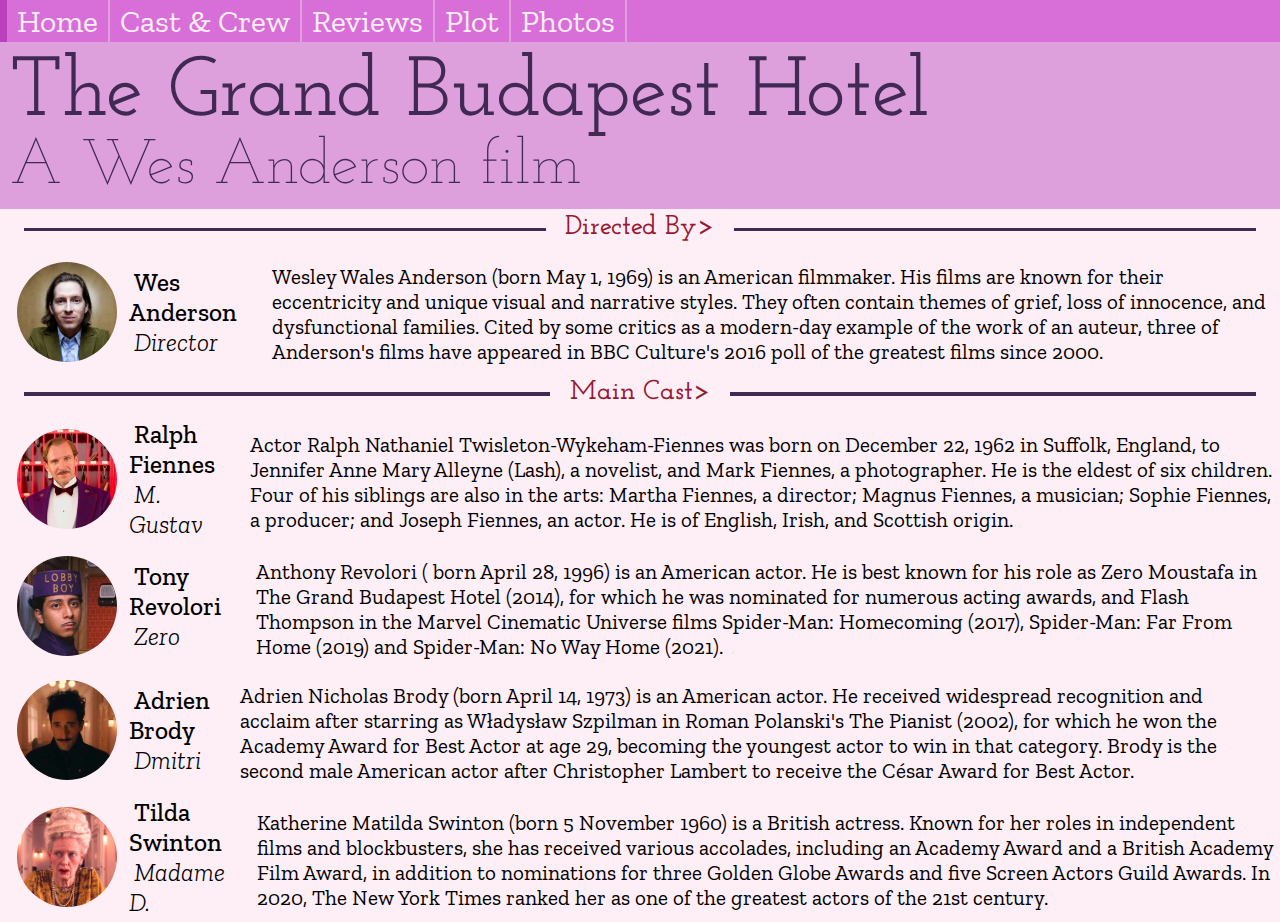
==== commit d8d587cd: "Merge branch 'main' of https://github.com/JordPBvE/webtechnology_hw1" ====
--- a/html/castcrew.html
+++ b/html/castcrew.html
@@ -5,155 +5,90 @@
     <link rel="preconnect" href="https://fonts.gstatic.com" crossorigin>
     <link href="https://fonts.googleapis.com/css2?family=Josefin+Slab:wght@200;500;600&family=Zilla+Slab:ital,wght@0,400;0,500;1,300&display=swap" rel="stylesheet">
     <link rel="stylesheet" href="../css/style.css">
-    <meta name="description" content="A page about the cast for the Grand Budapest Hotel by Wes Anderson">
-    <meta name="charset"     content="utf-8">
-    <meta name="author" content="Auke Roest">
-    <meta name="viewport" content="width=device-width, initial-scale=1.0">
+    <link rel="stylesheet" href="../css\castcrewstyle.css">
   </head>
 
-  <body>
-    <header>
-      <heading id="pagetitle">The Grand Budapest Hotel</heading> <br/>
-      <span id="pagetitlecredits">A Wes Anderson film</span>
-    </header>
+  <nav>
+    <a class="navbaritem" id="home"      href="../html/index.html">Home</a>
+    <a class="navbaritem" id="castcrew"  href="../html/castcrew.html">Cast & Crew</a>
+    <a class="navbaritem" id="reviews"   href="../html/reviews.html">Reviews</a>
+    <a class="navbaritem" id="plot"      href="../html/plot.html">Plot</a>
+    <a class="navbaritem" id="photos"    href="../html/photos.html">Photos</a>
+  </nav>
+ 
+</body>
 
-    <nav>
-      <a class="navbaritem" id="home"      href="../html/index.html">Home</a>
-      <a class="navbaritem" id="castcrew"  href="../html/castcrew.html">Cast & Crew</a>
-      <a class="navbaritem" id="reviews"   href="../html/reviews.html">Reviews</a>
-      <a class="navbaritem" id="plot"      href="../html/plot.html">Plot</a>
-      <a class="navbaritem" id="photos"    href="../html/photos.html">Photos</a>
-    </nav>
-    <div class="separator" id="wesanderson">The Writer</div>
+<header>
+  <heading id="pagetitle">The Grand Budapest Hotel</heading> <br/>
+  <span id="pagetitlecredits">A Wes Anderson film</span>
+</header>
 
-    <div class="separator">Characters</div>
-    <div class="actors">
-      <div id="ralphfiennes">
-        <h1>Monsieur Gustave H.</h1>
-        <a href="https://en.wikipedia.org/wiki/Ralph_Fiennes">
-          <img class="actorphoto" src="../images/actors/ralphfiennes.jpg" alt="Ralph Fiennes">
-        </a>
-        <p>
-          Gustave is the Grand Budapest Hotel's renowned concierge. A well-mannered middle-aged man who is popular among the elderly women in the establishment. He is played by Ralph Fiennes.
-        </p>
-      </div>
-      <div id="tonyrevolori">
-        <h1>Zero Mustafa</h1>
-        <a href ="https://en.wikipedia.org/wiki/Tony_Revolori">
-          <img class="actorphoto" src="../images/actors/tonyrevolori.jpg" alt="Tony Revolori">
-        </a>
-        <p>
-          Zero is intially a young inexperienced, but well mannered lobbyboy, who is adopted by Gustave as his pupil. He is played by Tony Revolori.
-        </p>
-      </div>
-      <div>
-        <h1>Elderly Zero</h1>
-        <a href ="https://en.wikipedia.org/wiki/F._Murray_Abraham">
-          <img class="actorphoto" src="../images/actors/fmurrayabraham.jpg" alt="F. Murray Abraham">
-        </a>
-        <p>
-        Zero in his old age is a rich and cordial man, who acts as the narrator for the story of the grand budapest hotel. He is played by F. Murray Abraham.
-        </p>
-      </div>
-      <div id="adrienbrody">
-        <h1>Dmitri</h1>
-        <a href="https://en.wikipedia.org/wiki/Adrien_Brody">
-          <img class="actorphoto" src="../images/actors/adrianbrody.jpg" alt="Adrien Brody">
-        </a>
-        <p>
-          Zero is the son of Madame D. He hired a hitman to kill his mother and several other people in order to get his inheretance. 
-          He functions as the main antagonist is the movie. He is played by Adrien Brody
-        </p>
-      </div>
-      <div>
-        <h1>J.G. Jopling</h1>
-        <a href="https://en.wikipedia.org/wiki/Willem_Dafoe">
-          <img class="actorphoto" src="../images/actors/willemdafoe.jpg" alt="Willem Dafoe">
-        </a>
-        <p>
-          Jopling is a hitmen hired by Dmitri the kill several people in order to insure Dmitri get's his inheretance. He is played by Willem Dafoe.
-        </p>
-      </div>
-      <div>
-        <h1>Agatha</h1>
-        <a href="https://en.wikipedia.org/wiki/Saoirse_Ronan">
-          <img class="actorphoto" src="../images/actors/saoirseronan.jpg" alt="Saoirse Ronan">
-        </a>
-        <p>
-          Agatha is Zero's lover and a baker working at the bakery often supplying the Grand Budapest hotel. She is played by Saoirse Ronan.
-        </p>
-      </div>
-      <div id="tildaswinton">
-        <h1>Madame D.</h1>
-        <a href="https://en.wikipedia.org/wiki/Tilda_Swinton">
-          <img class="actorphoto" src="../images/actors/tildaswinton.jpg" alt="Tilda Swinton">
-        </a>
-        <p>
-          Madame D. is the secret owner of the Grand Budapest who had a thing for Gustave. In the movie she dies to poisoning. She is played by Tilda Swinton.
-        </p>
-      </div>
-      <div>
-        <h1>Deputy Vilmos Kovacs</h1>
-        <a href="https://en.wikipedia.org/wiki/Jeff_Goldblum">
-          <img class="actorphoto" src="../images/actors/jeffgoldblum.jpg" alt="Jeff Goldblum">
-        </a>
-        <p>
-          Kovacs is the lawyer of Madame D. who gets assasinated later on. He is played by Jeff Goldblum.
-        </p>
-      </div>
-      <div>
-        <h1>Ludwig</h1>
-        <a href="https://en.wikipedia.org/wiki/Harvey_Keitel">
-          <img class="actorphoto" src="../images/actors/harveykeitel.jpg" alt="Harvey Keitel">
-        </a>
-        <p>
-          Ludwig is the leader of the prison gang with whom Gustave eventually escapes. He is played by Harvey Keitel.
-        </p>
-      </div>
-      <div>
-        <h1>M. Ivan</h1>
-        <a href="https://en.wikipedia.org/wiki/Bill_Murray">
-          <img class="actorphoto" src="../images/actors/billmurray.jpg" alt="Bill Murray">
-        </a>
-        <p>
-        Ivan is the 
-        </p>
-      </div>
-      <div>
-        <h1>M. Jean</h1>
-        <a href="https://en.wikipedia.org/wiki/Jason_Schwartzman">
-          <img class="actorphoto" src="../images/actors/jasonschwartzman.jpg" alt="Jason Schwartzman">
-        </a>
-        <p>
-          Monsieur Jean is the concierge of the Grand Budapest hotel in 1968, while it barely gets any visitors.
-        </p>
-      </div>
-      <div>
-        <h1>Serge x</h1>
-        <a href="https://en.wikipedia.org/wiki/Mathieu_Amalric">
-          <img class="actorphoto" src="../images/actors/mathieuamlaric.jpg" alt="Mathieu Amalric">
-        </a>
-        <p>A butler who is the only witness of the death of madame D. and the making of her second will </p>
-      </div>
-      <div>
-        <h1>the author</h1>
-        <a href="https://www.youtube.com/watch?v=qFhsQB9PJkI">
-          <img class="actorphoto" src="../images/actors/judelaw.jpg" alt="Tom Wilkinson">
-        </a>
-        <p>
-          The author is the one who wrote the book the Grand Budapest hotel in the film. He is played by Tom Wilkinson.
-        </p>
-      </div>
-      <div>
-        <h1>the author (young)</h1>
-        <a href="https://en.wikipedia.org/wiki/Jude_Law">
-          <img class="actorphoto" src="../images/actors/tomwilkinson.jpg" alt="Jude Law">
-        </a>
-        <p>
-          The younger version of the author is a guest at the now decaying Grand Budapest hotel who listens to the story of Zero. He is played by Jude Law
-        </p>
+  <div class="separator">Directed By></a></div>
+
+  <div class="castcrewsection">
+    <div class="ccgrid-container">
+      <div class="castcrewcell" id="wesandersonbox">
+        <img class="ccimg" src="../images/castcrew/wesanderson.webp" alt="Ralph Fiennes">
+        <div class="cctextbox">
+          <span class="ccname">Wes Anderson</span> <br/>
+          <span class="ccrole">Director</span> 
+        </div>
+        <span class="ccdescription">Wesley Wales Anderson (born May 1, 1969) is an American filmmaker.
+            His films are known for their eccentricity and unique visual and narrative styles. They often contain themes of grief, 
+            loss of innocence, and dysfunctional families. Cited by some critics as a modern-day example of the work of an auteur,
+            three of Anderson's films have appeared in BBC Culture's 2016 poll of the greatest films since 2000.</span>
       </div>
     </div>
+  </div> 
 
-  </body>
+ <div class="separator">Main Cast></a></div>
+    
+ <div class="castcrewsection">
+   <div class="ccgrid-container">
+      <div class="castcrewcell" id="mgustavbox">
+        <img class="ccimg" src="../images/castcrew/ralphfiennes.jpg" alt="Ralph Fiennes">
+        <div class="cctextbox">
+          <span class="ccname">Ralph Fiennes</span> <br/>
+           <span class="ccrole">M. Gustav</span> 
+        </div>
+        <span class="ccdescription">Actor Ralph Nathaniel Twisleton-Wykeham-Fiennes was born on December 22,
+           1962 in Suffolk, England, to Jennifer Anne Mary Alleyne (Lash), a novelist, and Mark Fiennes, a photographer.
+           He is the eldest of six children. Four of his siblings are also in the arts: Martha Fiennes, a director; Magnus Fiennes,
+           a musician; Sophie Fiennes, a producer; and Joseph Fiennes, an actor. He is of English, Irish, and Scottish origin. </span>
+       </div>
+       <div class="castcrewcell" id="zerobox">
+        <img class="ccimg" src="../images/castcrew/tonyrevolori.jpeg" alt="Tony Revolori">
+        <div class="cctextbox">
+          <span class="ccname">Tony Revolori</span> <br/>
+          <span class="ccrole">Zero</span> 
+         </div>
+          <span class="ccdescription">Anthony Revolori ( born April 28, 1996) is an American actor.
+             He is best known for his role as Zero Moustafa in The Grand Budapest Hotel (2014),
+             for which he was nominated for numerous acting awards, and Flash Thompson in the Marvel Cinematic Universe films Spider-Man: Homecoming (2017),
+             Spider-Man: Far From Home (2019) and Spider-Man: No Way Home (2021). </span>
+       </div>
+      <div class="castcrewcell" id="dmitribox">
+        <img class="ccimg" src="../images/castcrew/adrienbrody.jpg" alt="Adrien Brody">
+        <div class="cctextbox">
+          <span class="ccname">Adrien Brody</span>  <br/>
+          <span class="ccrole">Dmitri</span> 
+        </div>
+        <span class="ccdescription">Adrien Nicholas Brody (born April 14, 1973) is an American actor. He received widespread recognition
+           and acclaim after starring as Władysław Szpilman in Roman Polanski's The Pianist (2002), for which he won the Academy Award for Best Actor at age 29,
+            becoming the youngest actor to win in that category. Brody is the second male American actor after Christopher Lambert to receive the César Award for Best Actor.</span>
+        </div>
+      <div class="castcrewcell" id="madamedbox">
+        <img class="ccimg" src="../images/castcrew/tildaswinton.png" alt="Tilda Swinton">
+         <div class="cctextbox">
+           <span class="ccname">Tilda Swinton</span>  <br/>
+           <span class="ccrole">Madame D.</span> 
+         </div>
+          <span class="ccdescription">Katherine Matilda Swinton (born 5 November 1960) is a British actress. Known for her roles in independent films and blockbusters,
+             she has received various accolades, including an Academy Award and a British Academy Film Award, in addition to nominations for three Golden Globe Awards
+             and five Screen Actors Guild Awards. In 2020, The New York Times ranked her as one of the greatest actors of the 21st century.</span>
+        </div>
+      </div>
+    </div>
+   </div> 
+  
 </html>--- a/css/style.css
+++ b/css/style.css
@@ -217,6 +217,18 @@
   justify-content: space-around;
 }
 
+.ccgrid-container {
+  display: flex;
+  flex-direction: column;
+  align-items: flex-start;
+}
+
+.ccdescription {
+  margin-left: 30px;
+  margin-top: 5px;
+  font-size: 1.0em;
+}
+
 /* individual cast and crew member */
 .castcrewcell {
   display: flex;
@@ -249,6 +261,7 @@
   font-size: 1.2em;
   margin: 2px 5px;
 }
+
 
 #photoscontainer {
   display: flex;
@@ -289,6 +302,7 @@
   }
 }
 
+
 /* styling for castcrew page*/
 .actorphoto{
   margin: 5px 5px;
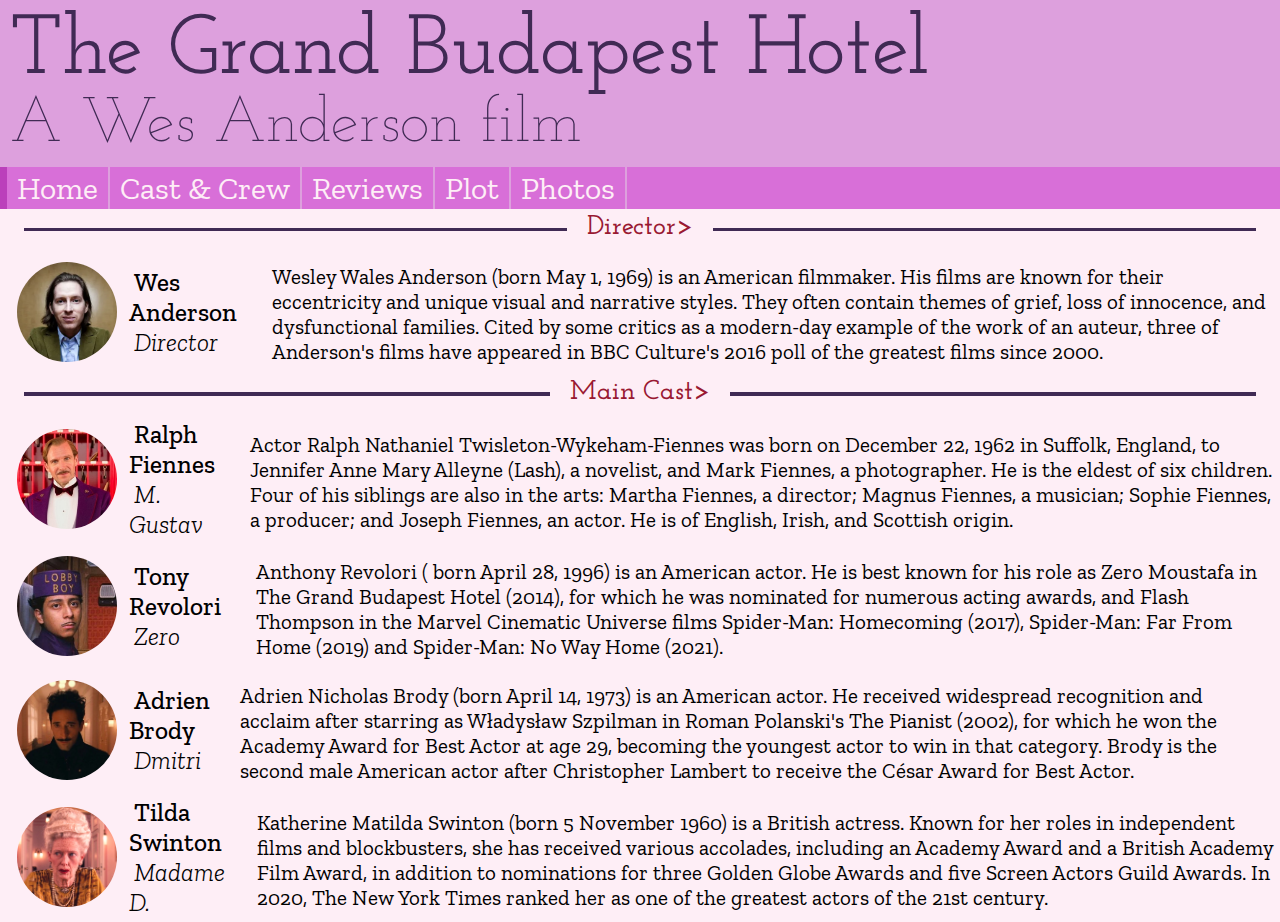
==== commit 69bfb770: "added review page" ====
--- a/html/castcrew.html
+++ b/html/castcrew.html
@@ -7,23 +7,21 @@
     <link rel="stylesheet" href="../css/style.css">
     <link rel="stylesheet" href="../css\castcrewstyle.css">
   </head>
+  <body>
+    <header>
+      <heading id="pagetitle">The Grand Budapest Hotel</heading> <br/>
+      <span id="pagetitlecredits">A Wes Anderson film</span>
+    </header>
 
-  <nav>
-    <a class="navbaritem" id="home"      href="../html/index.html">Home</a>
-    <a class="navbaritem" id="castcrew"  href="../html/castcrew.html">Cast & Crew</a>
-    <a class="navbaritem" id="reviews"   href="../html/reviews.html">Reviews</a>
-    <a class="navbaritem" id="plot"      href="../html/plot.html">Plot</a>
-    <a class="navbaritem" id="photos"    href="../html/photos.html">Photos</a>
-  </nav>
- 
-</body>
+    <nav>
+      <a class="navbaritem" id="home"      href="../html/index.html">Home</a>
+      <a class="navbaritem" id="castcrew"  href="../html/castcrew.html">Cast & Crew</a>
+      <a class="navbaritem" id="reviews"   href="../html/reviews.html">Reviews</a>
+      <a class="navbaritem" id="plot"      href="../html/plot.html">Plot</a>
+      <a class="navbaritem" id="photos"    href="../html/photos.html">Photos</a>
+    </nav>
 
-<header>
-  <heading id="pagetitle">The Grand Budapest Hotel</heading> <br/>
-  <span id="pagetitlecredits">A Wes Anderson film</span>
-</header>
-
-  <div class="separator">Directed By></a></div>
+   <div class="separator">Director></a></div> 
 
   <div class="castcrewsection">
     <div class="ccgrid-container">
--- a/css/style.css
+++ b/css/style.css
@@ -290,87 +290,7 @@
     display: flex;
     flex-wrap: wrap;
   }
-
-  .castcrewcell {
-    flex-basis: 180px;
-    flex-shrink: 0;
-    flex-grow: 1;
-    display: flex;
-    flex-direction: column;
-    align-items: center;
-    padding: 5px;
-  }
-}
-
-
-/* styling for castcrew page*/
-.actorphoto{
-  margin: 5px 5px;
-  width: 200;
-  height: 200px;
-  display: inline-block;
-}
-
-div.actors div {
-  border-style: solid;
-  border-width: 10px;
-  margin: 20px 0px;
-  border-color:#bb40bb;
-  background-color:#eb97eb;
-}
-
-div.actors div p {
-  text-align: left;
-  display: inline;
-  position: absolute;
-  padding: 0px 20px 0px 0px;
-  font-weight: bold;
-  color: #a037a0;
-}
-@media only screen and (max-width:600px){
-  div.actors div p {
-    position: static;
-    display: block;
-  }
-}
-div.actors div h1 {
-  font-family: "Lucida Console";
-  letter-spacing: -1px;
-  color: #7e2a7e;
-}
-
-/* styling for photos page*/
-div.gallery div {
-  margin: 5px;
-  border: 1px solid #e4c7c7;
-  float: left;
-  width: 400px;
-}
-
-div.gallery div img {
-  width: 100%;
-  height: auto;
-}
-
-div.gallery div p {
-  padding: 15px;
-  text-align: center;
-  font-family: arial;
-}
-
-/* styling for plot page*/
-.plotpage{
-  background-image: url("../images/stills/hotelphoto.jpg");
-}
-.sec {
-  background-color: #feeef6;
-}
-.citation {
-  position: fixed;
-  background-color: #eb97eb;
-  border: 5px;
-  border-color: #bb40bb;
-  border-style: solid;
-  right: 0px;
-  bottom: 0px;
-}+}
+
+
+
